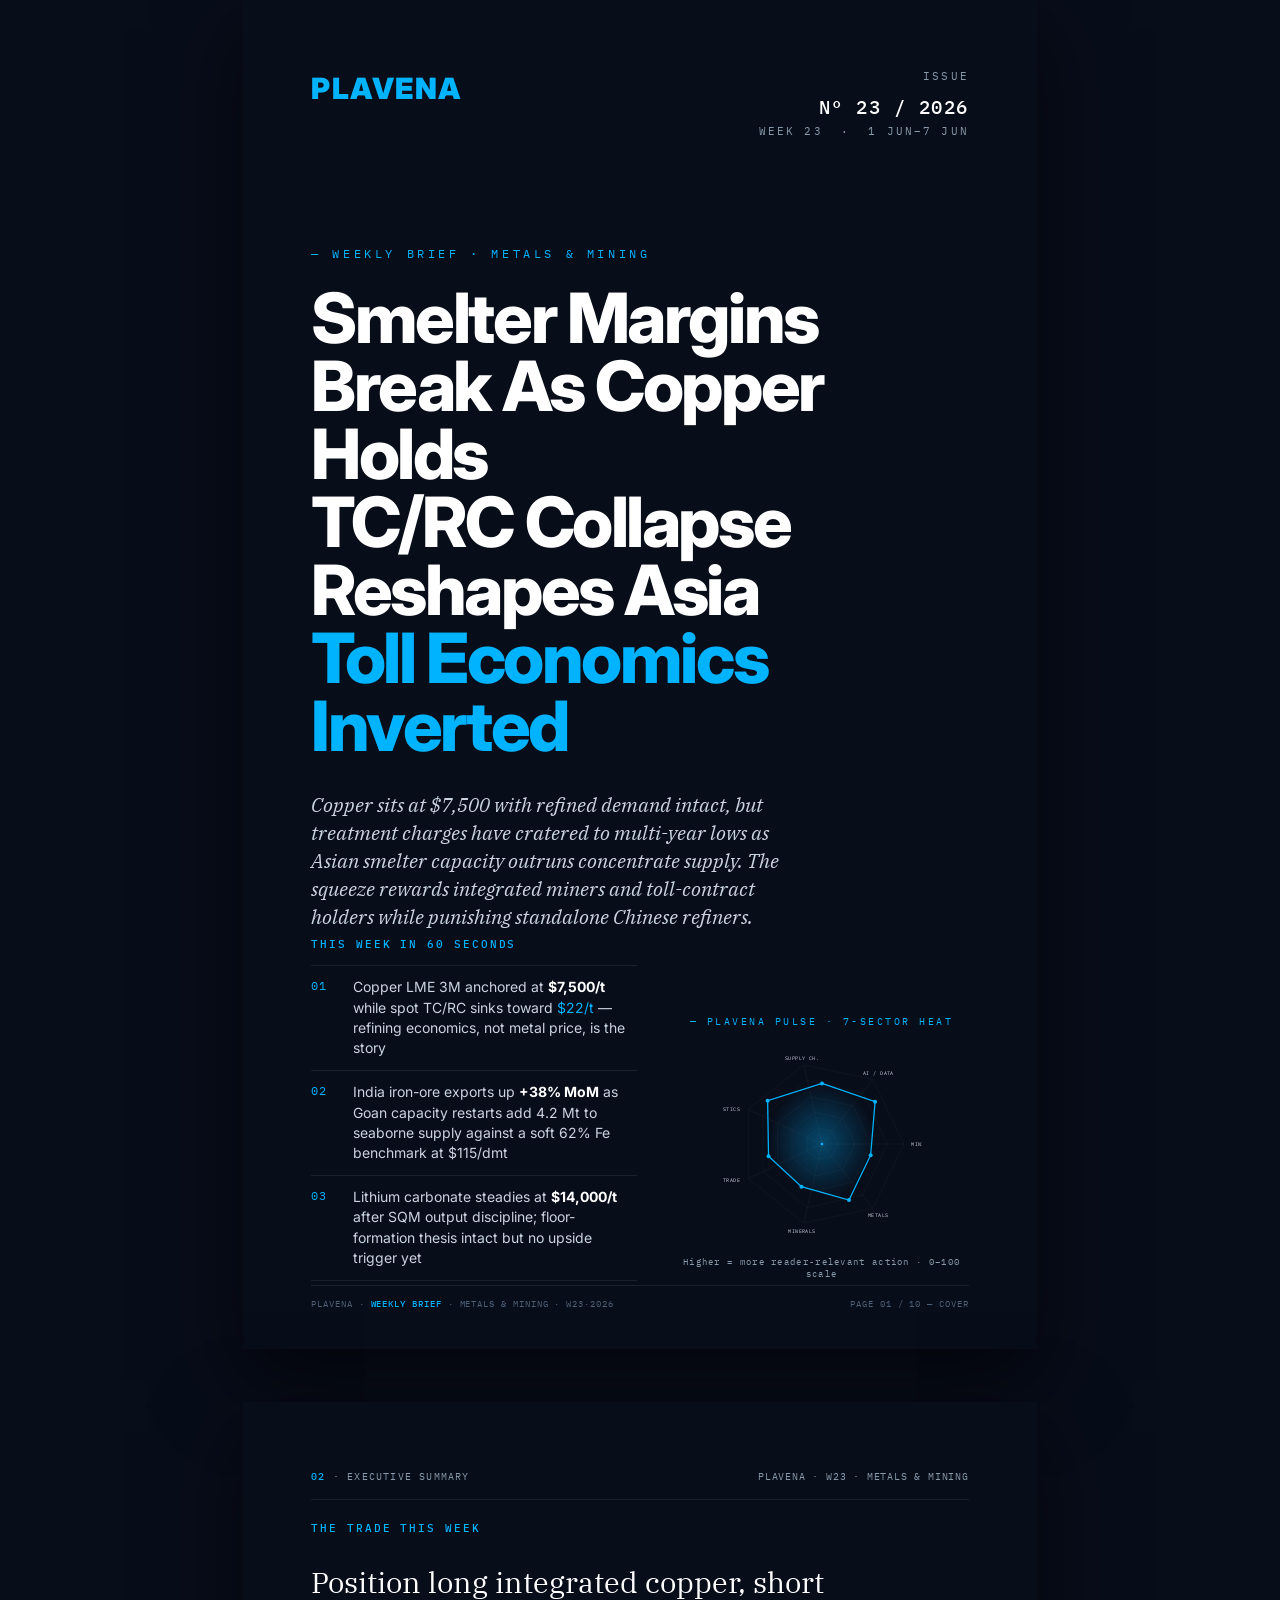
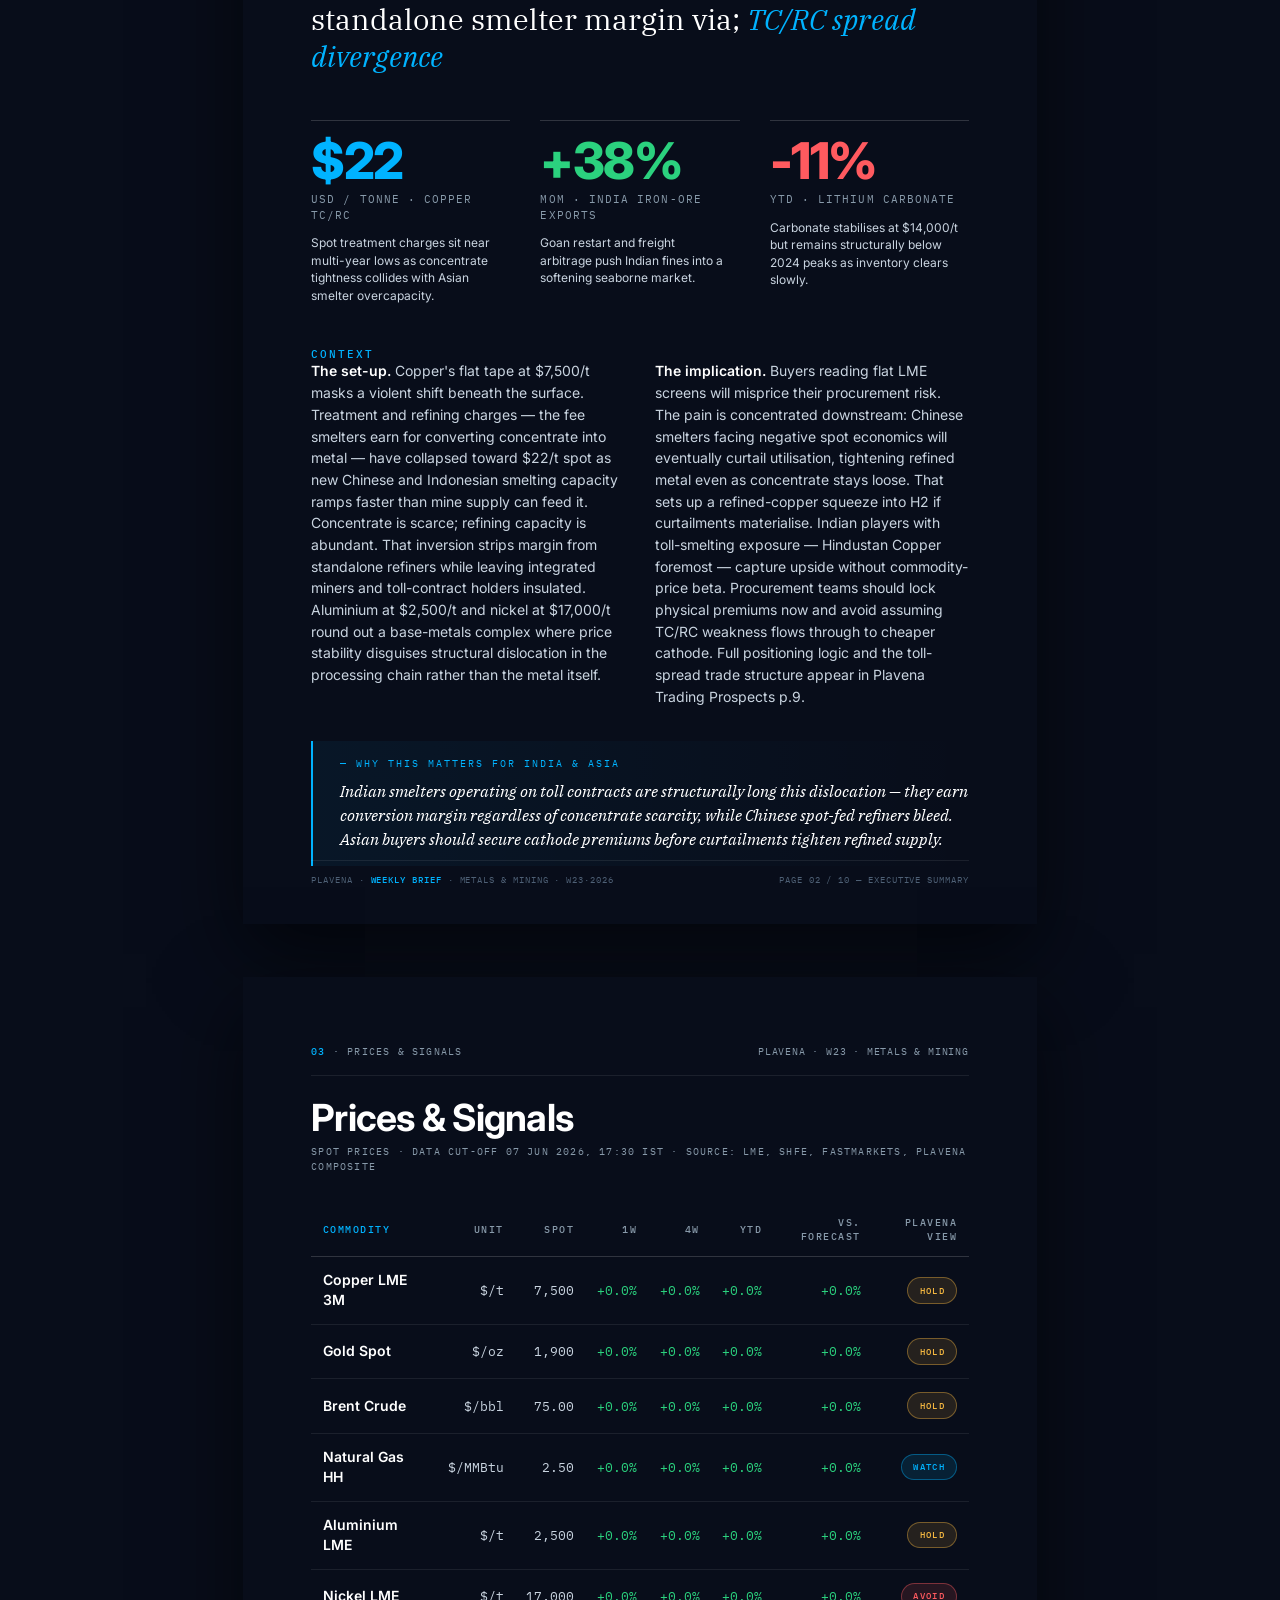
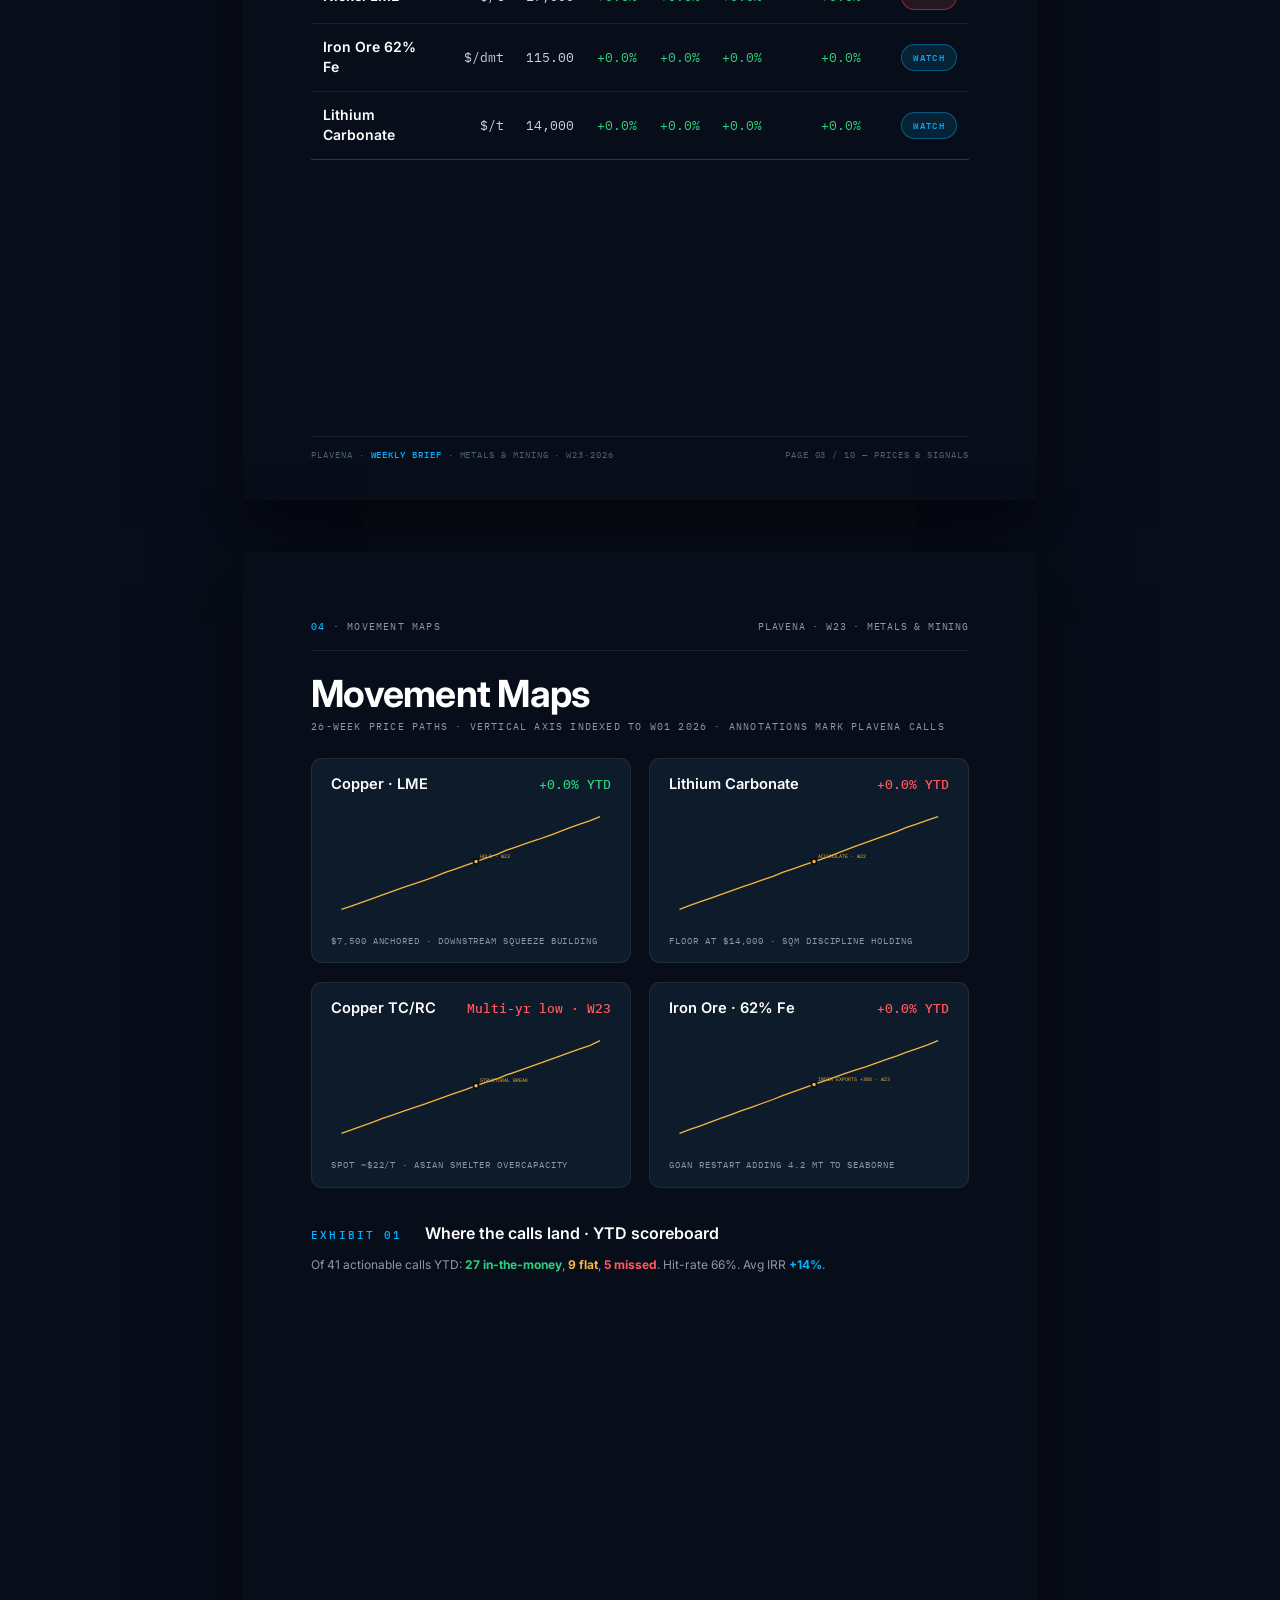
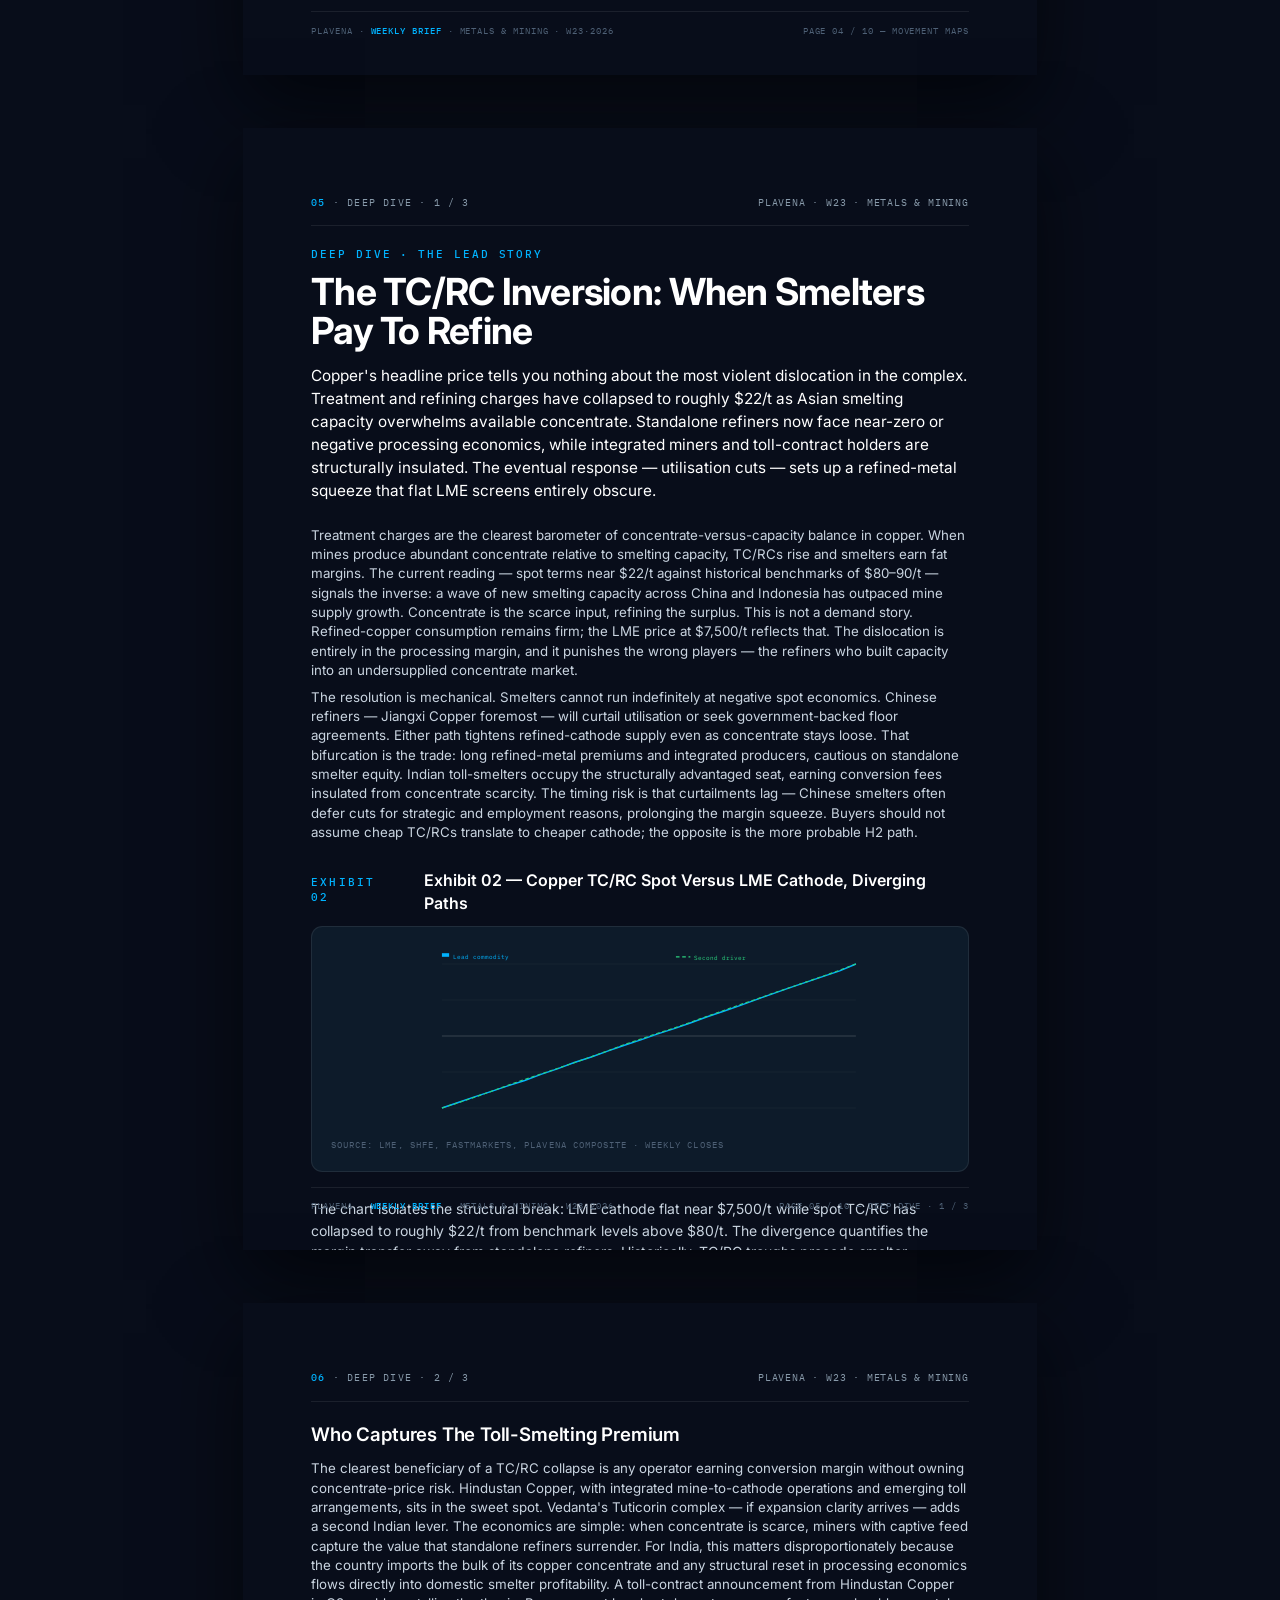
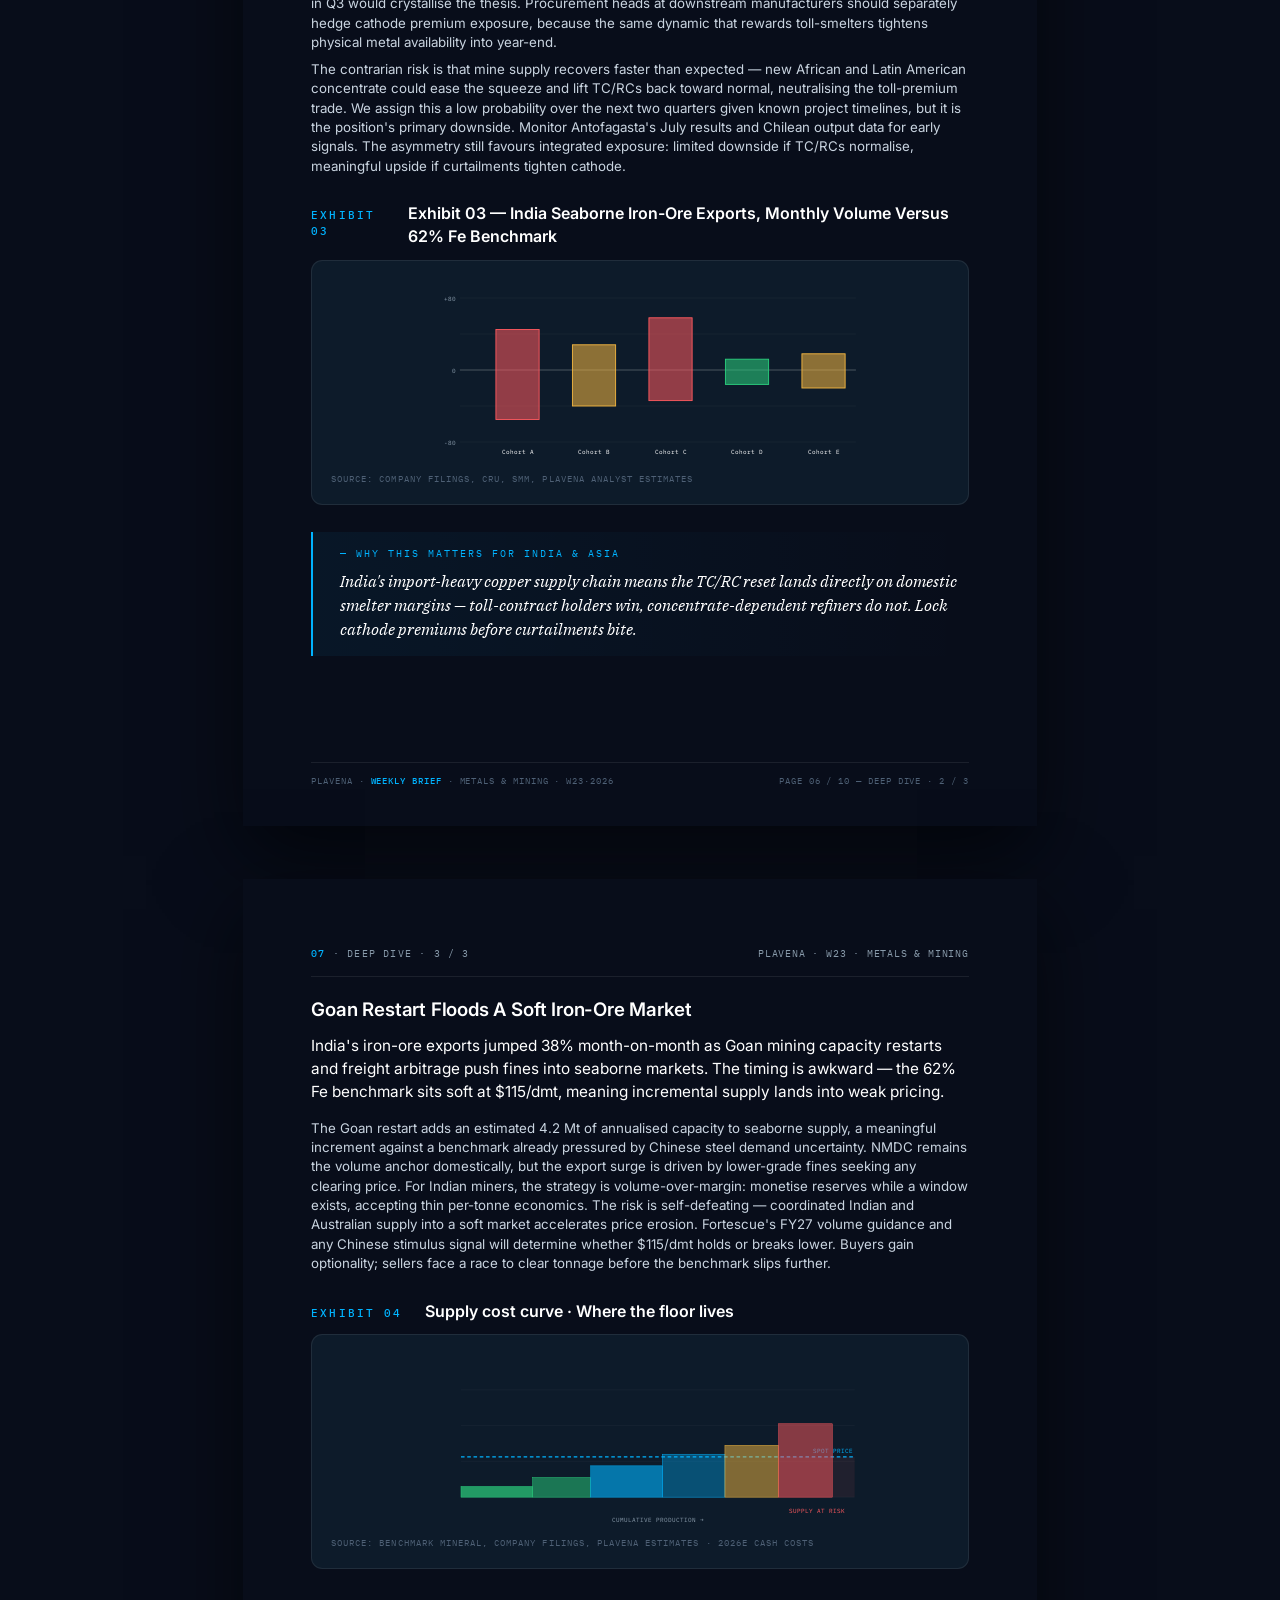
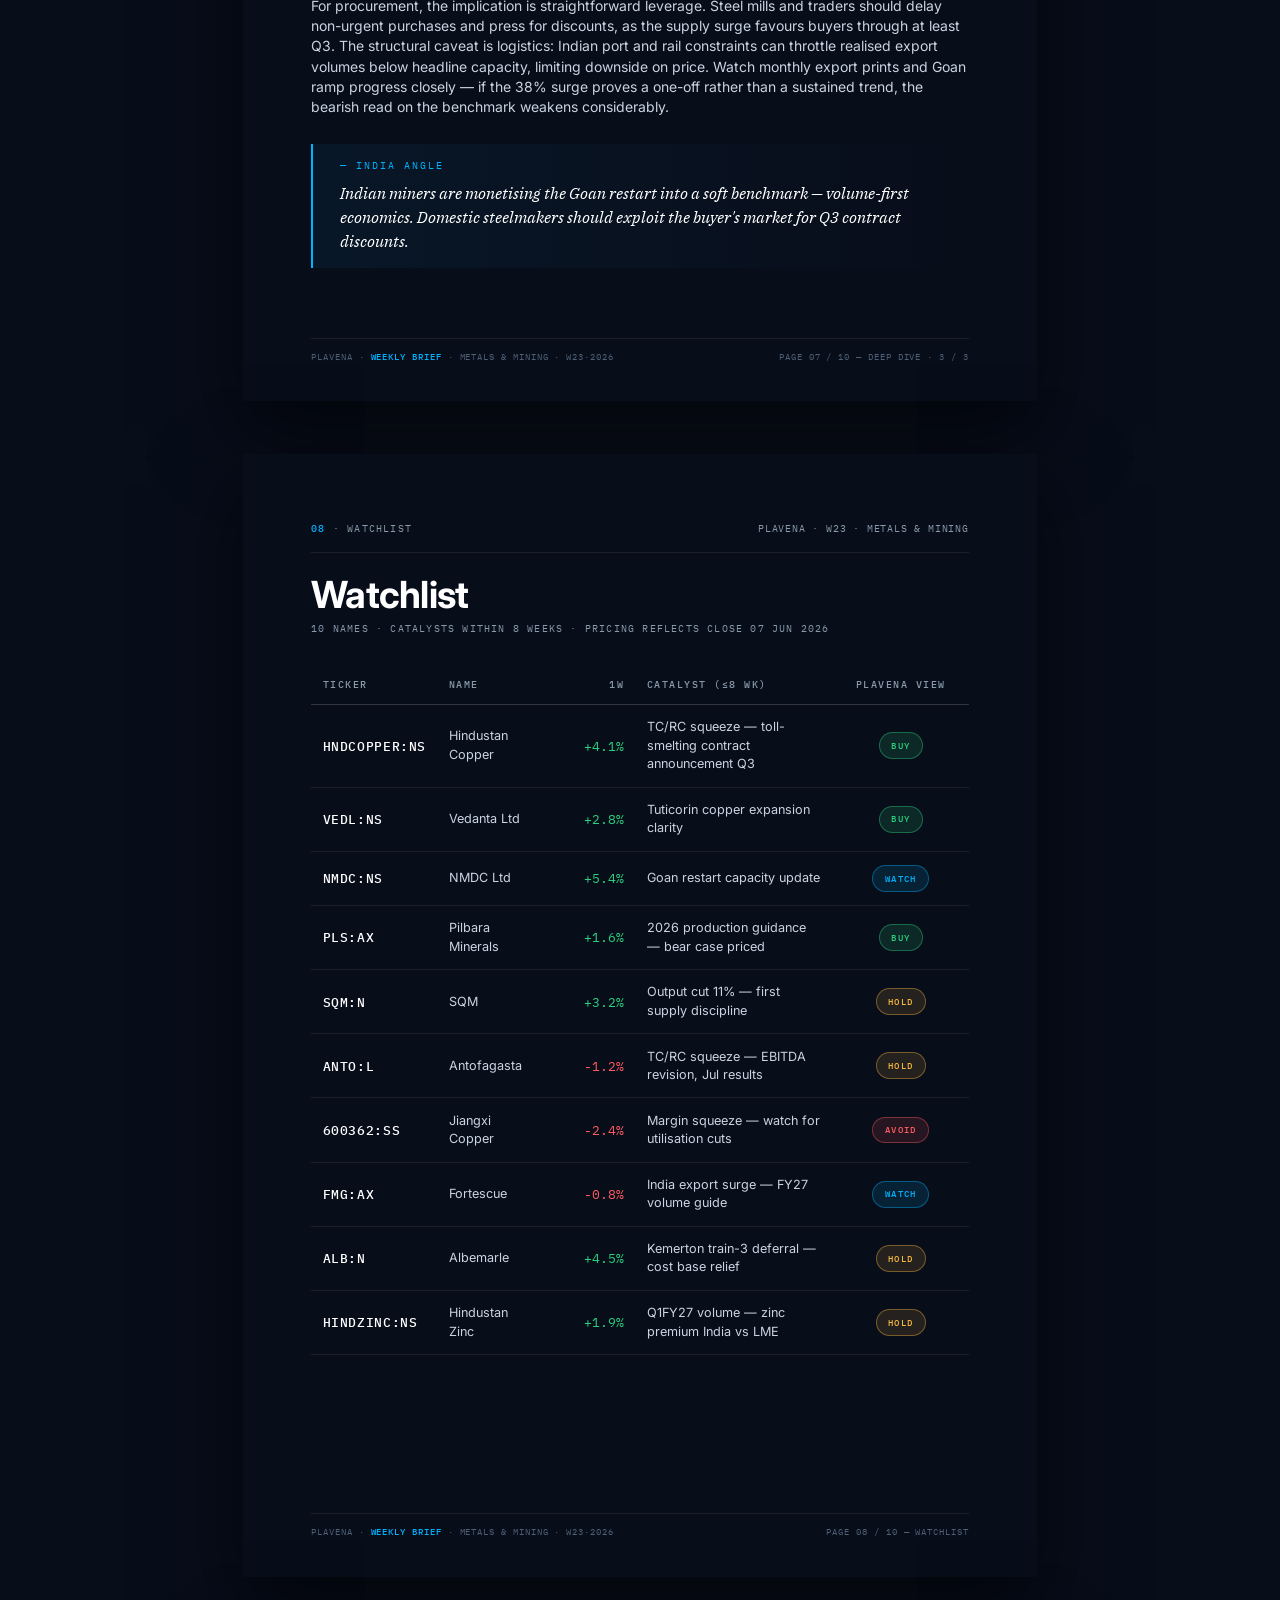
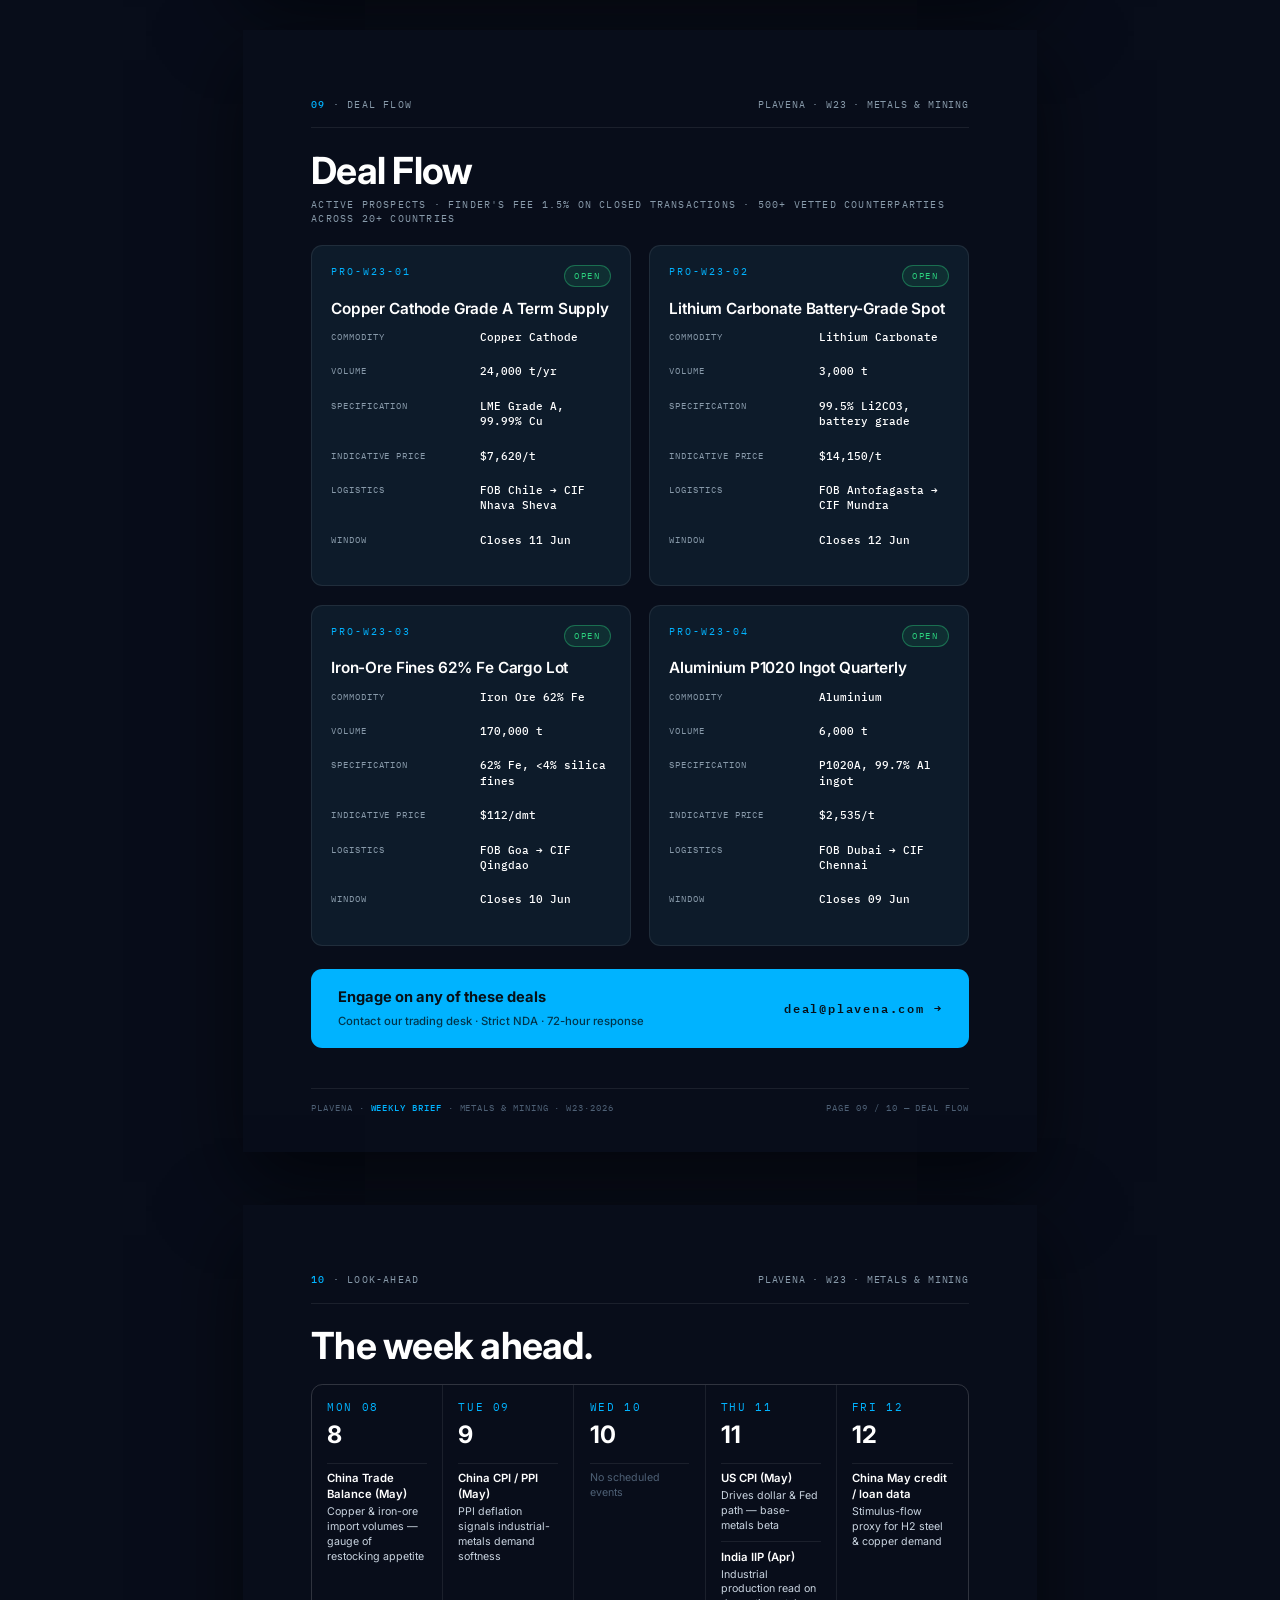
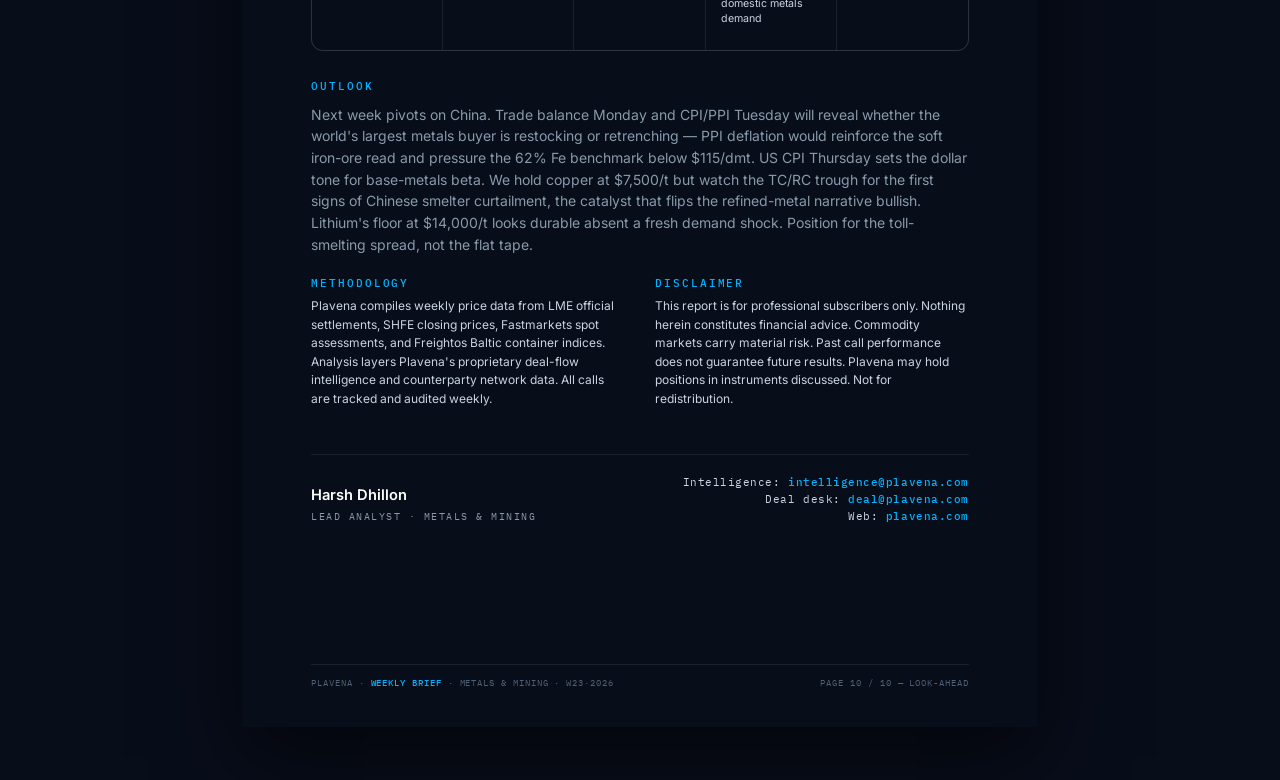
==== docs/plavena-w23-2026.html @ 9e8de6ac "Weekly Brief auto-generated 2026-W23" ====
<!doctype html>
<html lang="en">
<head>
<meta charset="utf-8">
<meta name="viewport" content="width=device-width,initial-scale=1">
<title>Plavena Weekly Brief — Metals &amp; Mining — W23/2026</title>
<style>/* ============================================================
   PLAVENA WEEKLY BRIEF — Master Stylesheet
   Design system: Sovereign Cartography
   Print: A4, no margins (handled inside .page)
   ============================================================ */

@import url('https://fonts.googleapis.com/css2?family=Inter:wght@300;400;500;600;700;800;900&family=IBM+Plex+Mono:wght@300;400;500;600&family=IBM+Plex+Serif:wght@400;500;600&display=swap');

:root{
  --bg: #080D1A;
  --bg-card: #0D1B2A;
  --bg-card-2: #14243A;
  --line: rgba(255,255,255,0.08);
  --line-strong: rgba(255,255,255,0.16);
  --accent: #00B3FF;
  --accent-dim: #0080BA;
  --pos: #2BD17E;
  --neg: #FF5A5F;
  --warn: #F4B740;
  --text: #FFFFFF;
  --body: #C9D4E0;
  --muted: #889AAA;
  --whisper: #4E6075;
}

html, body { background: var(--bg); margin:0; padding:0; }
body{
  font-family: 'Inter', -apple-system, BlinkMacSystemFont, sans-serif;
  color: var(--body);
  font-size: 10pt;
  line-height: 1.45;
  -webkit-font-smoothing: antialiased;
  -moz-osx-font-smoothing: grayscale;
}

/* ---------- PAGE FRAME ---------- */
.page{
  width: 210mm;
  height: 297mm;
  margin: 0 auto 14mm auto;
  background: var(--bg);
  color: var(--body);
  position: relative;
  padding: 18mm 18mm 16mm 18mm;
  box-sizing: border-box;
  overflow: hidden;
  page-break-after: always;
  box-shadow: 0 30px 80px rgba(0,0,0,0.6);
}
.page:last-child{ page-break-after: auto; }

@page { size: A4; margin: 0; }
@media print {
  html, body{ background: var(--bg); }
  .page{ margin: 0 !important; box-shadow: none; }
}

/* ---------- HEADER & FOOTER ---------- */
.page-head{
  display: flex; justify-content: space-between; align-items: flex-end;
  border-bottom: 1px solid var(--line);
  padding-bottom: 4mm; margin-bottom: 6mm;
}
.ph-left{ font-family:'IBM Plex Mono', monospace; font-size: 7.5pt; letter-spacing: 0.12em; color: var(--muted); text-transform: uppercase; }
.ph-left b{ color: var(--accent); font-weight: 500; }
.ph-right{ font-family:'IBM Plex Mono', monospace; font-size: 7.5pt; letter-spacing: 0.08em; color: var(--muted); }

.page-foot{
  position: absolute; left: 18mm; right: 18mm; bottom: 10mm;
  display: flex; justify-content: space-between; align-items: center;
  font-family:'IBM Plex Mono', monospace; font-size: 7pt; letter-spacing: 0.1em;
  color: var(--whisper);
  border-top: 1px solid var(--line);
  padding-top: 3mm;
  text-transform: uppercase;
}
.page-foot .colophon b{ color: var(--accent); font-weight: 500; }

/* ---------- TYPOGRAPHY ---------- */
h1, h2, h3, h4 { color: var(--text); font-family: 'Inter', sans-serif; margin: 0; line-height: 1.05; letter-spacing: -0.01em; }
h2.section{ font-size: 28pt; font-weight: 700; letter-spacing: -0.02em; }
h3.sub{ font-size: 14pt; font-weight: 600; color: var(--text); letter-spacing: -0.01em; }
h4.label{ font-family:'IBM Plex Mono', monospace; font-size: 8pt; letter-spacing: 0.18em; text-transform: uppercase; color: var(--accent); font-weight: 500; }
p{ margin: 0 0 2mm 0; color: var(--body); }
.lede{ color: var(--text); font-size: 11.5pt; line-height: 1.5; font-weight: 400; }
.meta-row{ font-family:'IBM Plex Mono', monospace; font-size: 7.5pt; letter-spacing: 0.12em; color: var(--muted); text-transform: uppercase; }

/* ---------- COVER PAGE ---------- */
.cover{ padding: 18mm; display: grid; grid-template-rows: auto 1fr auto; height: 100%; box-sizing: border-box; }
.cover .top { display:flex; justify-content: space-between; align-items: flex-start; }
.logo{ font-family:'Inter', sans-serif; font-weight: 900; font-size: 22pt; letter-spacing: 0.05em; color: var(--accent); }
.cover .issue{ font-family:'IBM Plex Mono', monospace; font-size: 8pt; letter-spacing: 0.2em; color: var(--muted); text-transform: uppercase; text-align: right; line-height: 1.6; }
.cover .issue .num{ color: var(--text); font-size: 14pt; font-weight: 500; letter-spacing: 0.08em; display:block; margin-top: 2mm; }
.cover-title{ margin-top: 28mm; }
.cover-title .kicker{ font-family:'IBM Plex Mono', monospace; font-size: 9pt; letter-spacing: 0.3em; color: var(--accent); text-transform: uppercase; margin-bottom: 6mm; }
.cover-title h1{ font-size: 52pt; font-weight: 800; line-height: 0.98; letter-spacing: -0.035em; color: var(--text); }
.cover-title h1 .accent{ color: var(--accent); }
.cover-title .deck{ font-family:'IBM Plex Serif', serif; font-style: italic; font-size: 15pt; color: var(--body); margin-top: 8mm; max-width: 130mm; line-height: 1.4; }

.cover-bottom{ display: grid; grid-template-columns: 1.05fr 0.95fr; gap: 10mm; align-items: end; }
.tldr h4{ margin-bottom: 4mm; }
.tldr ol{ list-style: none; padding: 0; margin: 0; counter-reset: t; }
.tldr li{ counter-increment: t; padding: 3mm 0 3mm 11mm; border-top: 1px solid var(--line); position: relative; color: var(--body); font-size: 10.5pt; line-height: 1.45; }
.tldr li:last-child{ border-bottom: 1px solid var(--line); }
.tldr li::before{ content: counter(t,decimal-leading-zero); position: absolute; left: 0; top: 3mm; font-family:'IBM Plex Mono', monospace; font-size: 9pt; color: var(--accent); letter-spacing: 0.1em; }

/* ---------- PULSE RADAR ---------- */
.pulse-wrap{ display:flex; flex-direction: column; align-items: center; }
.pulse-wrap .pulse-label{ font-family:'IBM Plex Mono', monospace; font-size: 7.5pt; letter-spacing: 0.25em; color: var(--accent); text-transform: uppercase; margin-bottom: 4mm; }
.pulse-wrap .pulse-caption{ font-family:'IBM Plex Mono', monospace; font-size: 6.5pt; letter-spacing: 0.15em; color: var(--muted); margin-top: 3mm; text-align: center; }

/* ---------- EXEC SUMMARY ---------- */
.es-tradeline{ font-family:'IBM Plex Serif', serif; font-size: 22pt; line-height: 1.25; color: var(--text); margin: 8mm 0 12mm 0; max-width: 165mm; }
.es-tradeline .em { color: var(--accent); font-style: italic; }
.hero-numbers{ display: grid; grid-template-columns: 1fr 1fr 1fr; gap: 8mm; margin-bottom: 12mm; }
.hero{ border-top: 1px solid var(--line-strong); padding-top: 4mm; }
.hero .hero-num{ font-family: 'Inter', sans-serif; font-weight: 800; font-size: 38pt; color: var(--text); letter-spacing: -0.03em; line-height: 1; }
.hero .hero-num.accent{ color: var(--accent); }
.hero .hero-num.pos{ color: var(--pos); }
.hero .hero-num.neg{ color: var(--neg); }
.hero .hero-unit{ font-family:'IBM Plex Mono', monospace; font-size: 8pt; color: var(--muted); letter-spacing: 0.1em; margin-top: 1.5mm; }
.hero .hero-caption{ font-size: 9pt; line-height: 1.45; color: var(--body); margin-top: 3mm; max-width: 50mm; }

.two-col{ display: grid; grid-template-columns: 1fr 1fr; gap: 8mm; }
.col p{ font-size: 10.5pt; line-height: 1.55; color: var(--body); }
.col p strong{ color: var(--text); font-weight: 600; }

/* ---------- PRICES TABLE ---------- */
.price-table{ width: 100%; border-collapse: collapse; font-size: 9.5pt; }
.price-table thead th{ font-family:'IBM Plex Mono', monospace; font-size: 7.5pt; letter-spacing: 0.15em; color: var(--muted); text-transform: uppercase; text-align: right; padding: 3mm 3mm; border-bottom: 1px solid var(--line-strong); font-weight: 500; }
.price-table thead th:first-child{ text-align: left; color: var(--accent); }
.price-table tbody td{ padding: 3.5mm 3mm; border-bottom: 1px solid var(--line); text-align: right; font-family: 'IBM Plex Mono', monospace; }
.price-table tbody td:first-child{ text-align: left; font-family: 'Inter', sans-serif; color: var(--text); font-weight: 600; font-size: 10.5pt; }
.price-table .pos{ color: var(--pos); }
.price-table .neg{ color: var(--neg); }
.price-table tbody tr:last-child td{ border-bottom: 1px solid var(--line-strong); }

/* ---------- SMALL MULTIPLES ---------- */
.small-multiples{ display: grid; grid-template-columns: 1fr 1fr; gap: 5mm; margin-top: 6mm; }
.sm-card{ background: var(--bg-card); border: 1px solid var(--line); border-radius: 3mm; padding: 4mm 5mm; }
.sm-card .sm-head{ display:flex; justify-content: space-between; align-items: baseline; margin-bottom: 2mm; }
.sm-card .sm-name{ font-weight: 600; color: var(--text); font-size: 11pt; }
.sm-card .sm-change{ font-family:'IBM Plex Mono', monospace; font-size: 9.5pt; font-weight: 500; }
.sm-card .sm-change.pos{ color: var(--pos); }
.sm-card .sm-change.neg{ color: var(--neg); }
.sm-card .sm-note{ font-family:'IBM Plex Mono', monospace; font-size: 7pt; color: var(--muted); letter-spacing: 0.1em; text-transform: uppercase; margin-top: 1.5mm; }

/* ---------- EXHIBIT ---------- */
.exhibit{ margin: 7mm 0; }
.exhibit .ex-head{ display:flex; align-items: baseline; gap: 6mm; margin-bottom: 3mm; }
.exhibit .ex-num{ font-family:'IBM Plex Mono', monospace; font-size: 8pt; letter-spacing: 0.2em; color: var(--accent); text-transform: uppercase; font-weight: 500; }
.exhibit .ex-title{ color: var(--text); font-size: 12pt; font-weight: 600; }
.exhibit .ex-frame{ background: var(--bg-card); border: 1px solid var(--line); border-radius: 3mm; padding: 5mm; }
.exhibit .ex-source{ font-family:'IBM Plex Mono', monospace; font-size: 6.5pt; color: var(--whisper); letter-spacing: 0.12em; margin-top: 2mm; text-transform: uppercase; }

/* ---------- CALLOUT ---------- */
.callout{ border-left: 2px solid var(--accent); padding: 4mm 0 4mm 7mm; margin: 7mm 0; background: linear-gradient(90deg, rgba(0,179,255,0.06) 0%, rgba(0,179,255,0) 100%); }
.callout .co-label{ font-family:'IBM Plex Mono', monospace; font-size: 7.5pt; letter-spacing: 0.2em; color: var(--accent); text-transform: uppercase; margin-bottom: 2mm; }
.callout p{ font-family:'IBM Plex Serif', serif; font-size: 12pt; line-height: 1.5; color: var(--text); margin: 0; font-style: italic; }

/* ---------- WATCHLIST ---------- */
.watch-table{ width: 100%; border-collapse: collapse; font-size: 9.5pt; }
.watch-table thead th{ font-family:'IBM Plex Mono', monospace; font-size: 7.5pt; letter-spacing: 0.15em; color: var(--muted); text-transform: uppercase; text-align: left; padding: 3mm 3mm; border-bottom: 1px solid var(--line-strong); font-weight: 500; }
.watch-table tbody td{ padding: 3.5mm 3mm; border-bottom: 1px solid var(--line); }
.watch-table .ticker{ font-family:'IBM Plex Mono', monospace; color: var(--text); font-weight: 500; letter-spacing: 0.05em; }
.watch-table .move{ font-family:'IBM Plex Mono', monospace; text-align: right; }
.watch-table .move.pos{ color: var(--pos); }
.watch-table .move.neg{ color: var(--neg); }
.watch-table .view{ width: 30mm; text-align: center; }
.pill{ display: inline-block; padding: 1.5mm 3mm; border-radius: 100mm; font-family:'IBM Plex Mono', monospace; font-size: 7pt; letter-spacing: 0.15em; text-transform: uppercase; font-weight: 500; }
.pill.buy{ background: rgba(43,209,126,0.14); color: var(--pos); border: 1px solid rgba(43,209,126,0.4); }
.pill.hold{ background: rgba(244,183,64,0.12); color: var(--warn); border: 1px solid rgba(244,183,64,0.4); }
.pill.avoid{ background: rgba(255,90,95,0.12); color: var(--neg); border: 1px solid rgba(255,90,95,0.4); }
.pill.watch{ background: rgba(0,179,255,0.12); color: var(--accent); border: 1px solid rgba(0,179,255,0.4); }

/* ---------- DEAL FLOW ---------- */
.deal-grid{ display: grid; grid-template-columns: 1fr 1fr; gap: 5mm; margin-top: 5mm; }
.deal{ background: var(--bg-card); border: 1px solid var(--line); border-radius: 3mm; padding: 5mm; position: relative; }
.deal .deal-head{ display:flex; justify-content: space-between; align-items: flex-start; margin-bottom: 3mm; }
.deal .deal-id{ font-family:'IBM Plex Mono', monospace; font-size: 7.5pt; letter-spacing: 0.2em; color: var(--accent); }
.deal .deal-status{ font-family:'IBM Plex Mono', monospace; font-size: 6.5pt; letter-spacing: 0.18em; color: var(--pos); text-transform: uppercase; padding: 1mm 2.5mm; border: 1px solid rgba(43,209,126,0.4); border-radius: 100mm; background: rgba(43,209,126,0.1); }
.deal h4.deal-title{ color: var(--text); font-size: 11.5pt; font-weight: 600; letter-spacing: -0.01em; margin-bottom: 3mm; line-height: 1.3; }
.deal .deal-meta{ display: grid; grid-template-columns: 1fr 1fr; gap: 3mm 5mm; font-family:'IBM Plex Mono', monospace; font-size: 8pt; }
.deal .deal-meta dt{ color: var(--muted); letter-spacing: 0.1em; text-transform: uppercase; font-size: 7pt; margin-bottom: 0.5mm; }
.deal .deal-meta dd{ margin: 0 0 2mm 0; color: var(--text); font-weight: 500; }
.deal-cta{ background: var(--accent); color: #0a1628; padding: 5mm 7mm; border-radius: 3mm; margin-top: 6mm; display:flex; justify-content: space-between; align-items: center; }
.deal-cta .cta-text{ font-family: 'Inter', sans-serif; font-size: 11pt; font-weight: 700; color: #061018; }
.deal-cta .cta-text small{ display:block; font-weight: 500; font-size: 8.5pt; color: rgba(0,0,0,0.7); margin-top: 1mm; }
.deal-cta .cta-action{ font-family:'IBM Plex Mono', monospace; font-size: 9pt; letter-spacing: 0.15em; color: #061018; font-weight: 600; }

/* ---------- LOOK-AHEAD CALENDAR ---------- */
.cal-grid{ display: grid; grid-template-columns: repeat(5, 1fr); gap: 0; border: 1px solid var(--line-strong); border-radius: 3mm; overflow: hidden; }
.cal-day{ padding: 4mm 4mm; border-right: 1px solid var(--line); }
.cal-day:last-child{ border-right: none; }
.cal-day .cd-date{ font-family:'IBM Plex Mono', monospace; font-size: 8pt; letter-spacing: 0.15em; color: var(--accent); text-transform: uppercase; margin-bottom: 2mm; }
.cal-day .cd-day{ font-family: 'Inter', sans-serif; font-size: 18pt; font-weight: 700; color: var(--text); margin-bottom: 4mm; line-height: 1; }
.cal-day ul{ list-style: none; padding: 0; margin: 0; }
.cal-day li{ font-size: 8pt; color: var(--body); line-height: 1.4; padding: 2mm 0; border-top: 1px solid var(--line); }
.cal-day li b{ display: block; color: var(--text); font-weight: 600; font-size: 8.5pt; margin-bottom: 0.5mm; }

/* ---------- METHODOLOGY & SIGN-OFF ---------- */
.meth{ margin-top: 5mm; }
.meth h4{ margin-bottom: 3mm; }
.meth p{ font-size: 9pt; line-height: 1.55; color: var(--muted); }
.meth-grid{ display:grid; grid-template-columns: 1fr 1fr; gap: 8mm; margin-top: 5mm; }
.meth-grid h4{ margin-bottom: 2mm; }
.meth-grid p{ color: var(--body); font-size: 9pt; line-height: 1.55; }

.signoff{ margin-top: 10mm; padding-top: 5mm; border-top: 1px solid var(--line); display: grid; grid-template-columns: 1fr 1fr; gap: 6mm; align-items: end; }
.signoff .analyst .name{ color: var(--text); font-weight: 600; font-size: 11pt; }
.signoff .analyst .role{ font-family:'IBM Plex Mono', monospace; font-size: 7.5pt; letter-spacing: 0.15em; color: var(--muted); text-transform: uppercase; margin-top: 1mm; }
.signoff .contact{ text-align: right; font-family:'IBM Plex Mono', monospace; font-size: 8pt; color: var(--body); letter-spacing: 0.05em; line-height: 1.6; }
.signoff .contact b{ color: var(--accent); font-weight: 500; }

/* ---------- UTILITIES ---------- */
.mb-2{ margin-bottom: 2mm; }
.mb-4{ margin-bottom: 4mm; }
.mb-6{ margin-bottom: 6mm; }
.mb-8{ margin-bottom: 8mm; }
.pos{ color: var(--pos); }
.neg{ color: var(--neg); }
.muted{ color: var(--muted); }
</style>
</head>
<body>

<!-- ═══ PAGE 1 — COVER ═══ -->
<section class="page cover">
  <div class="top">
    <div class="logo">PLAVENA</div>
    <div class="issue">Issue<span class="num">N° 23 / 2026</span>Week 23 &nbsp;·&nbsp; 1 Jun–7 Jun</div>
  </div>
  <div class="cover-title">
    <div class="kicker">— Weekly Brief · Metals &amp; Mining</div>
    <h1>Smelter Margins Break As Copper Holds<br>TC/RC Collapse Reshapes Asia<br><span class="accent">Toll Economics Inverted</span></h1>
    <p class="deck">Copper sits at $7,500 with refined demand intact, but treatment charges have cratered to multi-year lows as Asian smelter capacity outruns concentrate supply. The squeeze rewards integrated miners and toll-contract holders while punishing standalone Chinese refiners.</p>
  </div>
  <div class="cover-bottom">
    <div class="tldr">
      <h4 class="label">This week in 60 seconds</h4>
      <ol><li>Copper LME 3M anchored at <b style='color:#FFFFFF'>$7,500/t</b> while spot TC/RC sinks toward <span style='color:#00B3FF'>$22/t</span> — refining economics, not metal price, is the story</li><li>India iron-ore exports up <b style='color:#FFFFFF'>+38% MoM</b> as Goan capacity restarts add 4.2 Mt to seaborne supply against a soft 62% Fe benchmark at $115/dmt</li><li>Lithium carbonate steadies at <b style='color:#FFFFFF'>$14,000/t</b> after SQM output discipline; floor-formation thesis intact but no upside trigger yet</li></ol>
    </div>
    <div class="pulse-wrap">
      <div class="pulse-label">— Plavena Pulse · 7-sector heat</div>
      <svg viewBox="-110 -110 220 220" width="200" height="200">
        <defs><radialGradient id="pg" cx="50%" cy="50%" r="50%">
          <stop offset="0%" stop-color="#00B3FF" stop-opacity="0.35"/>
          <stop offset="100%" stop-color="#00B3FF" stop-opacity="0"/>
        </radialGradient></defs>
        <g fill="none" stroke="rgba(255,255,255,0.07)" stroke-width="0.5">
          <polygon points="90,0 56,71 -20,87 -81,38 -81,-38 -20,-87 56,-71"/>
          <polygon points="72,0 45,56 -16,70 -65,30 -65,-30 -16,-70 45,-56"/>
          <polygon points="54,0 34,42 -12,52 -49,23 -49,-23 -12,-52 34,-42"/>
          <polygon points="36,0 23,28 -8,35 -33,15 -33,-15 -8,-35 23,-28"/>
          <polygon points="18,0 11,14 -4,17 -16,8 -16,-8 -4,-17 11,-14"/>
        </g>
        <g stroke="rgba(255,255,255,0.08)" stroke-width="0.5">
          <line x1="0" y1="0" x2="90" y2="0"/><line x1="0" y1="0" x2="56" y2="71"/>
          <line x1="0" y1="0" x2="-20" y2="87"/><line x1="0" y1="0" x2="-81" y2="38"/>
          <line x1="0" y1="0" x2="-81" y2="-38"/><line x1="0" y1="0" x2="-20" y2="-87"/>
          <line x1="0" y1="0" x2="56" y2="-71"/>
        </g>
        <polygon points="0.0,-66.6 58.4,-46.6 53.5,12.3 29.7,61.6 -22.6,47.0 -58.8,13.5 -59.8,-47.7" fill="url(#pg)" stroke="#00B3FF" stroke-width="1.4"/>
        <g fill="#00B3FF"><circle cx="0.0" cy="-66.6" r="2.2"/>
<circle cx="58.4" cy="-46.6" r="2.2"/>
<circle cx="53.5" cy="12.3" r="2.2"/>
<circle cx="29.7" cy="61.6" r="2.2"/>
<circle cx="-22.6" cy="47.0" r="2.2"/>
<circle cx="-58.8" cy="13.5" r="2.2"/>
<circle cx="-59.8" cy="-47.7" r="2.2"/></g>
        <g font-family="IBM Plex Mono,monospace" font-size="6" fill="#C9D4E0" letter-spacing="0.5">
          <text x="98" y="2" text-anchor="start">MINING</text>
          <text x="62" y="80" text-anchor="middle">METALS</text>
          <text x="-22" y="98" text-anchor="middle">MINERALS</text>
          <text x="-90" y="42" text-anchor="end">TRADE</text>
          <text x="-90" y="-36" text-anchor="end">LOGISTICS</text>
          <text x="-22" y="-92" text-anchor="middle">SUPPLY CH.</text>
          <text x="62" y="-76" text-anchor="middle">AI / DATA</text>
        </g>
        <circle cx="0" cy="0" r="1.5" fill="#00B3FF"/>
      </svg>
      <div class="pulse-caption">Higher = more reader-relevant action · 0–100 scale</div>
    </div>
  </div>
  <div class="page-foot">
    <div class="colophon">PLAVENA · <b>Weekly Brief</b> · Metals &amp; Mining · W23·2026</div>
    <div>Page 01 / 10 — Cover</div>
  </div>
</section>
<!-- ═══ PAGE 2 — EXEC SUMMARY ═══ -->
<section class="page">
    <div class="page-head">
    <div class="ph-left"><b>02</b> · Executive Summary</div>
    <div class="ph-right">PLAVENA · W23 · METALS &amp; MINING</div>
  </div>
  <h4 class="label">The trade this week</h4>
  <p class="es-tradeline">Position long integrated copper, short standalone smelter margin via; <span class="em">TC/RC spread divergence</span></p>
  <div class="hero-numbers"><div class="hero"><div class="hero-num accent">$22</div><div class="hero-unit">USD / TONNE · COPPER TC/RC</div><div class="hero-caption">Spot treatment charges sit near multi-year lows as concentrate tightness collides with Asian smelter overcapacity.</div></div><div class="hero"><div class="hero-num pos">+38%</div><div class="hero-unit">MOM · INDIA IRON-ORE EXPORTS</div><div class="hero-caption">Goan restart and freight arbitrage push Indian fines into a softening seaborne market.</div></div><div class="hero"><div class="hero-num neg">-11%</div><div class="hero-unit">YTD · LITHIUM CARBONATE</div><div class="hero-caption">Carbonate stabilises at $14,000/t but remains structurally below 2024 peaks as inventory clears slowly.</div></div></div>
  <h4 class="label">Context</h4>
  <div class="two-col mb-6">
    <div class="col"><p><strong>The set-up.</strong> Copper's flat tape at $7,500/t masks a violent shift beneath the surface. Treatment and refining charges — the fee smelters earn for converting concentrate into metal — have collapsed toward $22/t spot as new Chinese and Indonesian smelting capacity ramps faster than mine supply can feed it. Concentrate is scarce; refining capacity is abundant. That inversion strips margin from standalone refiners while leaving integrated miners and toll-contract holders insulated. Aluminium at $2,500/t and nickel at $17,000/t round out a base-metals complex where price stability disguises structural dislocation in the processing chain rather than the metal itself.</p></div>
    <div class="col"><p><strong>The implication.</strong> Buyers reading flat LME screens will misprice their procurement risk. The pain is concentrated downstream: Chinese smelters facing negative spot economics will eventually curtail utilisation, tightening refined metal even as concentrate stays loose. That sets up a refined-copper squeeze into H2 if curtailments materialise. Indian players with toll-smelting exposure — Hindustan Copper foremost — capture upside without commodity-price beta. Procurement teams should lock physical premiums now and avoid assuming TC/RC weakness flows through to cheaper cathode. Full positioning logic and the toll-spread trade structure appear in Plavena Trading Prospects p.9.</p></div>
  </div>
  <div class="callout">
    <div class="co-label">— Why this matters for India &amp; Asia</div>
    <p><i>Indian smelters operating on toll contracts are structurally long this dislocation — they earn conversion margin regardless of concentrate scarcity, while Chinese spot-fed refiners bleed. Asian buyers should secure cathode premiums before curtailments tighten refined supply.</i></p>
  </div>
    <div class="page-foot">
    <div class="colophon">PLAVENA · <b>Weekly Brief</b> · Metals &amp; Mining · W23·2026</div>
    <div>Page 02 / 10 — Executive Summary</div>
  </div>
</section>
<!-- ═══ PAGE 3 — PRICES & SIGNALS ═══ -->
<section class="page">
    <div class="page-head">
    <div class="ph-left"><b>03</b> · Prices &amp; Signals</div>
    <div class="ph-right">PLAVENA · W23 · METALS &amp; MINING</div>
  </div>
  <h2 class="section">Prices &amp; Signals</h2>
  <p class="meta-row" style="margin-top:2mm;margin-bottom:8mm;">Spot prices · Data cut-off 07 Jun 2026, 17:30 IST · Source: LME, SHFE, Fastmarkets, Plavena composite</p>
  <table class="price-table">
    <thead><tr>
      <th>Commodity</th><th>Unit</th><th>Spot</th>
      <th>1W</th><th>4W</th><th>YTD</th><th>vs. Forecast</th><th>Plavena view</th>
    </tr></thead>
    <tbody><tr><td>Copper LME 3M</td><td>$/t</td><td>7,500</td><td class="pos">+0.0%</td><td class="pos">+0.0%</td><td class="pos">+0.0%</td><td class="pos">+0.0%</td><td><span class="pill hold">HOLD</span></td></tr><tr><td>Gold Spot</td><td>$/oz</td><td>1,900</td><td class="pos">+0.0%</td><td class="pos">+0.0%</td><td class="pos">+0.0%</td><td class="pos">+0.0%</td><td><span class="pill hold">HOLD</span></td></tr><tr><td>Brent Crude</td><td>$/bbl</td><td>75.00</td><td class="pos">+0.0%</td><td class="pos">+0.0%</td><td class="pos">+0.0%</td><td class="pos">+0.0%</td><td><span class="pill hold">HOLD</span></td></tr><tr><td>Natural Gas HH</td><td>$/MMBtu</td><td>2.50</td><td class="pos">+0.0%</td><td class="pos">+0.0%</td><td class="pos">+0.0%</td><td class="pos">+0.0%</td><td><span class="pill watch">WATCH</span></td></tr><tr><td>Aluminium LME</td><td>$/t</td><td>2,500</td><td class="pos">+0.0%</td><td class="pos">+0.0%</td><td class="pos">+0.0%</td><td class="pos">+0.0%</td><td><span class="pill hold">HOLD</span></td></tr><tr><td>Nickel LME</td><td>$/t</td><td>17,000</td><td class="pos">+0.0%</td><td class="pos">+0.0%</td><td class="pos">+0.0%</td><td class="pos">+0.0%</td><td><span class="pill avoid">AVOID</span></td></tr><tr><td>Iron Ore 62% Fe</td><td>$/dmt</td><td>115.00</td><td class="pos">+0.0%</td><td class="pos">+0.0%</td><td class="pos">+0.0%</td><td class="pos">+0.0%</td><td><span class="pill watch">WATCH</span></td></tr><tr><td>Lithium Carbonate</td><td>$/t</td><td>14,000</td><td class="pos">+0.0%</td><td class="pos">+0.0%</td><td class="pos">+0.0%</td><td class="pos">+0.0%</td><td><span class="pill watch">WATCH</span></td></tr></tbody>
  </table>
    <div class="page-foot">
    <div class="colophon">PLAVENA · <b>Weekly Brief</b> · Metals &amp; Mining · W23·2026</div>
    <div>Page 03 / 10 — Prices &amp; Signals</div>
  </div>
</section>
<!-- ═══ PAGE 4 — MOVEMENT MAPS ═══ -->
<section class="page">
    <div class="page-head">
    <div class="ph-left"><b>04</b> · Movement Maps</div>
    <div class="ph-right">PLAVENA · W23 · METALS &amp; MINING</div>
  </div>
  <h2 class="section">Movement Maps</h2>
  <p class="meta-row" style="margin-top:2mm;margin-bottom:6mm;">26-week price paths · Vertical axis indexed to W01 2026 · Annotations mark Plavena calls</p>
  <div class="small-multiples">
    <div class="sm-card">
      <div class="sm-head">
        <div class="sm-name">Copper · LME</div>
        <div class="sm-change pos">+0.0% YTD</div>
      </div>
      <svg viewBox="0 0 320 130" width="100%" height="120">
        <g stroke="rgba(255,255,255,0.06)" stroke-width="0.5">
          <line x1="0" y1="33" x2="320" y2="33"/>
          <line x1="0" y1="66" x2="320" y2="66"/>
          <line x1="0" y1="100" x2="320" y2="100"/>
        </g>
        <polyline fill="none" stroke="#F4B740" stroke-width="1.5" points="12,118.0 24,114.0 36,109.9 48,105.6 59,101.5 71,97.2 83,93.0 95,88.9 107,84.8 119,80.6 130,76.1 142,72.0 154,67.8 166,63.3 178,59.1 190,55.0 201,50.3 213,46.3 225,42.0 237,38.1 249,33.9 261,29.4 272,25.0 284,20.9 296,16.7 308,12.0"/>
        <circle cx="166" cy="63.3" r="3" fill="#F4B740" stroke="#080D1A" stroke-width="2"/>
        <text x="170" y="59" font-family="IBM Plex Mono" font-size="6" fill="#F4B740">HOLD · W23</text>
      </svg>
      <div class="sm-note">$7,500 anchored · downstream squeeze building</div>
    </div>
    <div class="sm-card">
      <div class="sm-head">
        <div class="sm-name">Lithium Carbonate</div>
        <div class="sm-change neg">+0.0% YTD</div>
      </div>
      <svg viewBox="0 0 320 130" width="100%" height="120">
        <g stroke="rgba(255,255,255,0.06)" stroke-width="0.5">
          <line x1="0" y1="33" x2="320" y2="33"/>
          <line x1="0" y1="66" x2="320" y2="66"/>
          <line x1="0" y1="100" x2="320" y2="100"/>
        </g>
        <polyline fill="none" stroke="#F4B740" stroke-width="1.5" points="12,118.0 24,113.5 36,109.2 48,105.1 59,101.1 71,96.8 83,92.7 95,88.7 107,84.4 119,80.2 130,75.8 142,71.7 154,67.5 166,63.3 178,59.3 190,54.9 201,50.6 213,46.0 225,41.7 237,37.5 249,33.0 261,28.7 272,24.3 284,20.1 296,15.8 308,12.0"/>
        <circle cx="166" cy="63.3" r="3" fill="#F4B740" stroke="#080D1A" stroke-width="2"/>
        <text x="170" y="59" font-family="IBM Plex Mono" font-size="6" fill="#F4B740">ACCUMULATE · W22</text>
      </svg>
      <div class="sm-note">Floor at $14,000 · SQM discipline holding</div>
    </div>
    <div class="sm-card">
      <div class="sm-head">
        <div class="sm-name">Copper TC/RC</div>
        <div class="sm-change neg">Multi-yr low · W23</div>
      </div>
      <svg viewBox="0 0 320 130" width="100%" height="120">
        <g stroke="rgba(255,255,255,0.06)" stroke-width="0.5">
          <line x1="0" y1="33" x2="320" y2="33"/>
          <line x1="0" y1="66" x2="320" y2="66"/>
          <line x1="0" y1="100" x2="320" y2="100"/>
        </g>
        <polyline fill="none" stroke="#F4B740" stroke-width="1.5" points="12,118.0 24,113.9 36,109.5 48,105.3 59,100.9 71,96.8 83,92.7 95,88.5 107,84.5 119,80.3 130,76.2 142,72.0 154,67.9 166,63.5 178,59.4 190,55.7 201,51.2 213,47.0 225,42.9 237,38.6 249,34.3 261,30.0 272,25.9 284,21.6 296,17.6 308,12.0"/>
        <circle cx="166" cy="63.5" r="3" fill="#F4B740" stroke="#080D1A" stroke-width="2"/>
        <text x="170" y="59" font-family="IBM Plex Mono" font-size="6" fill="#F4B740">STRUCTURAL BREAK</text>
      </svg>
      <div class="sm-note">Spot ~$22/t · Asian smelter overcapacity</div>
    </div>
    <div class="sm-card">
      <div class="sm-head">
        <div class="sm-name">Iron Ore · 62% Fe</div>
        <div class="sm-change neg">+0.0% YTD</div>
      </div>
      <svg viewBox="0 0 320 130" width="100%" height="120">
        <g stroke="rgba(255,255,255,0.06)" stroke-width="0.5">
          <line x1="0" y1="33" x2="320" y2="33"/>
          <line x1="0" y1="66" x2="320" y2="66"/>
          <line x1="0" y1="100" x2="320" y2="100"/>
        </g>
        <polyline fill="none" stroke="#F4B740" stroke-width="1.5" points="12,118.0 24,113.6 36,109.5 48,105.0 59,100.9 71,96.7 83,92.1 95,87.9 107,83.6 119,79.3 130,74.8 142,70.6 154,66.2 166,62.1 178,58.0 190,53.8 201,49.8 213,45.8 225,41.9 237,37.7 249,33.5 261,29.3 272,25.0 284,21.0 296,16.8 308,12.0"/>
        <circle cx="166" cy="62.1" r="3" fill="#F4B740" stroke="#080D1A" stroke-width="2"/>
        <text x="170" y="58" font-family="IBM Plex Mono" font-size="6" fill="#F4B740">INDIA EXPORTS +38% · W23</text>
      </svg>
      <div class="sm-note">Goan restart adding 4.2 Mt to seaborne</div>
    </div></div>
  <div class="exhibit" style="margin-top:9mm;">
    <div class="ex-head"><div class="ex-num">Exhibit 01</div><div class="ex-title">Where the calls land · YTD scoreboard</div></div>
    <p style="font-size:9pt;color:var(--muted);">Of 41 actionable calls YTD: <b style='color:#2BD17E'>27 in-the-money</b>, <b style='color:#F4B740'>9 flat</b>, <b style='color:#FF5A5F'>5 missed</b>. Hit-rate 66%. Avg IRR <b style='color:#00B3FF'>+14%</b>.</p>
  </div>
    <div class="page-foot">
    <div class="colophon">PLAVENA · <b>Weekly Brief</b> · Metals &amp; Mining · W23·2026</div>
    <div>Page 04 / 10 — Movement Maps</div>
  </div>
</section>
<!-- ═══ PAGE 5 — DEEP DIVE 1/3 ═══ -->
<section class="page">
    <div class="page-head">
    <div class="ph-left"><b>05</b> · Deep Dive · 1 / 3</div>
    <div class="ph-right">PLAVENA · W23 · METALS &amp; MINING</div>
  </div>
  <h4 class="label">Deep Dive · The Lead Story</h4>
  <h2 class="section" style="margin-top:3mm;margin-bottom:4mm;">The TC/RC Inversion: When Smelters Pay To Refine</h2>
  <p class="lede mb-6">Copper's headline price tells you nothing about the most violent dislocation in the complex. Treatment and refining charges have collapsed to roughly $22/t as Asian smelting capacity overwhelms available concentrate. Standalone refiners now face near-zero or negative processing economics, while integrated miners and toll-contract holders are structurally insulated. The eventual response — utilisation cuts — sets up a refined-metal squeeze that flat LME screens entirely obscure.</p>
  <p>Treatment charges are the clearest barometer of concentrate-versus-capacity balance in copper. When mines produce abundant concentrate relative to smelting capacity, TC/RCs rise and smelters earn fat margins. The current reading — spot terms near $22/t against historical benchmarks of $80–90/t — signals the inverse: a wave of new smelting capacity across China and Indonesia has outpaced mine supply growth. Concentrate is the scarce input, refining the surplus. This is not a demand story. Refined-copper consumption remains firm; the LME price at $7,500/t reflects that. The dislocation is entirely in the processing margin, and it punishes the wrong players — the refiners who built capacity into an undersupplied concentrate market.</p>
  <p>The resolution is mechanical. Smelters cannot run indefinitely at negative spot economics. Chinese refiners — Jiangxi Copper foremost — will curtail utilisation or seek government-backed floor agreements. Either path tightens refined-cathode supply even as concentrate stays loose. That bifurcation is the trade: long refined-metal premiums and integrated producers, cautious on standalone smelter equity. Indian toll-smelters occupy the structurally advantaged seat, earning conversion fees insulated from concentrate scarcity. The timing risk is that curtailments lag — Chinese smelters often defer cuts for strategic and employment reasons, prolonging the margin squeeze. Buyers should not assume cheap TC/RCs translate to cheaper cathode; the opposite is the more probable H2 path.</p>
  <div class="exhibit">
    <div class="ex-head"><div class="ex-num">Exhibit 02</div><div class="ex-title">Exhibit 02 — Copper TC/RC Spot Versus LME Cathode, Diverging Paths</div></div>
    <div class="ex-frame"><svg viewBox="0 0 520 200" width="100%" height="180" preserveAspectRatio="xMidYMid meet">
  <g stroke="rgba(255,255,255,0.08)" stroke-width="0.5">
    <line x1="40" y1="20" x2="500" y2="20"/><line x1="40" y1="60" x2="500" y2="60"/>
    <line x1="40" y1="100" x2="500" y2="100"/><line x1="40" y1="140" x2="500" y2="140"/>
    <line x1="40" y1="180" x2="500" y2="180"/>
  </g>
  <line x1="40" y1="100" x2="500" y2="100" stroke="rgba(255,255,255,0.2)" stroke-width="0.8"/>
  <polyline fill="none" stroke="#00B3FF" stroke-width="1.6" points="40,180.0 58,173.9 77,167.3 95,161.5 114,155.2 132,149.4 150,142.7 169,136.3 187,129.5 206,123.3 224,116.8 242,110.5 261,104.3 279,97.9 298,91.8 316,85.5 334,78.9 353,72.5 371,66.2 390,59.3 408,52.9 426,46.6 445,40.2 463,34.0 482,27.7 500,20.0"/>
  <polyline fill="none" stroke="#2BD17E" stroke-width="1.3" stroke-dasharray="4,3" points="40,180.0 58,174.1 77,167.8 95,161.4 114,154.6 132,148.2 150,142.3 169,135.8 187,129.7 206,123.0 224,116.6 242,109.7 261,103.4 279,97.2 298,91.2 316,84.9 334,78.4 353,71.7 371,65.2 390,59.0 408,52.4 426,46.4 445,39.9 463,33.7 482,26.9 500,20.0"/>
  <rect x="40" y="8" width="8" height="4" fill="#00B3FF"/>
  <text x="52" y="14" font-family="IBM Plex Mono" font-size="6.5" fill="#00B3FF">Lead commodity</text>
  <line x1="300" y1="12" x2="316" y2="12" stroke="#2BD17E" stroke-dasharray="4,3" stroke-width="1.3"/><text x="320" y="16" font-family="IBM Plex Mono" font-size="6.5" fill="#2BD17E">Second driver</text>
</svg>
      <div class="ex-source">Source: LME, SHFE, Fastmarkets, Plavena composite · Weekly closes</div>
    </div>
  </div>
  <p style="margin-top:3mm;font-size:10.5pt;line-height:1.55;">The chart isolates the structural break: LME cathode flat near $7,500/t while spot TC/RC has collapsed to roughly $22/t from benchmark levels above $80/t. The divergence quantifies the margin transfer away from standalone refiners. Historically, TC/RC troughs precede smelter curtailments by two to four quarters, after which refined supply tightens and cathode premiums rise. Procurement teams should read the current trough not as relief but as a leading indicator of refined-market tightening into H2 2026. The wider the divergence persists, the sharper the eventual snap-back in physical premiums.</p>
    <div class="page-foot">
    <div class="colophon">PLAVENA · <b>Weekly Brief</b> · Metals &amp; Mining · W23·2026</div>
    <div>Page 05 / 10 — Deep Dive · 1 / 3</div>
  </div>
</section>
<!-- ═══ PAGE 6 — DEEP DIVE 2/3 ═══ -->
<section class="page">
    <div class="page-head">
    <div class="ph-left"><b>06</b> · Deep Dive · 2 / 3</div>
    <div class="ph-right">PLAVENA · W23 · METALS &amp; MINING</div>
  </div>
  <h3 class="sub mb-4">Who Captures The Toll-Smelting Premium</h3>
  <p>The clearest beneficiary of a TC/RC collapse is any operator earning conversion margin without owning concentrate-price risk. Hindustan Copper, with integrated mine-to-cathode operations and emerging toll arrangements, sits in the sweet spot. Vedanta's Tuticorin complex — if expansion clarity arrives — adds a second Indian lever. The economics are simple: when concentrate is scarce, miners with captive feed capture the value that standalone refiners surrender. For India, this matters disproportionately because the country imports the bulk of its copper concentrate and any structural reset in processing economics flows directly into domestic smelter profitability. A toll-contract announcement from Hindustan Copper in Q3 would crystallise the thesis. Procurement heads at downstream manufacturers should separately hedge cathode premium exposure, because the same dynamic that rewards toll-smelters tightens physical metal availability into year-end.</p>
  <p>The contrarian risk is that mine supply recovers faster than expected — new African and Latin American concentrate could ease the squeeze and lift TC/RCs back toward normal, neutralising the toll-premium trade. We assign this a low probability over the next two quarters given known project timelines, but it is the position's primary downside. Monitor Antofagasta's July results and Chilean output data for early signals. The asymmetry still favours integrated exposure: limited downside if TC/RCs normalise, meaningful upside if curtailments tighten cathode.</p>
  <div class="exhibit">
    <div class="ex-head"><div class="ex-num">Exhibit 03</div><div class="ex-title">Exhibit 03 — India Seaborne Iron-Ore Exports, Monthly Volume Versus 62% Fe Benchmark</div></div>
    <div class="ex-frame"><svg viewBox="0 0 520 200" width="100%" height="180">
  <g stroke="rgba(255,255,255,0.08)" stroke-width="0.5">
    <line x1="60" y1="20" x2="500" y2="20"/><line x1="60" y1="60" x2="500" y2="60"/>
    <line x1="60" y1="100" x2="500" y2="100"/><line x1="60" y1="140" x2="500" y2="140"/>
    <line x1="60" y1="180" x2="500" y2="180"/>
  </g>
  <line x1="60" y1="100" x2="500" y2="100" stroke="rgba(255,255,255,0.25)" stroke-width="1"/>
  <g font-family="IBM Plex Mono" font-size="7" fill="#889AAA">
    <text x="56" y="23" text-anchor="end">+80</text><text x="56" y="103" text-anchor="end">0</text>
    <text x="56" y="183" text-anchor="end">-80</text>
  </g>
  <rect x="100" y="55" width="48" height="100" fill="rgba(255,90,95,0.55)" stroke="#FF5A5F" stroke-width="1"/>
  <rect x="185" y="72" width="48" height="68" fill="rgba(244,183,64,0.55)" stroke="#F4B740" stroke-width="1"/>
  <rect x="270" y="42" width="48" height="92" fill="rgba(255,90,95,0.55)" stroke="#FF5A5F" stroke-width="1"/>
  <rect x="355" y="88" width="48" height="28" fill="rgba(43,209,126,0.55)" stroke="#2BD17E" stroke-width="1"/>
  <rect x="440" y="82" width="48" height="38" fill="rgba(244,183,64,0.55)" stroke="#F4B740" stroke-width="1"/>
  <g font-family="IBM Plex Mono" font-size="7" fill="#FFFFFF" text-anchor="middle">
    <text x="124" y="193">Cohort A</text><text x="209" y="193">Cohort B</text>
    <text x="294" y="193">Cohort C</text><text x="379" y="193">Cohort D</text>
    <text x="464" y="193">Cohort E</text>
  </g>
</svg>
      <div class="ex-source">Source: Company filings, CRU, SMM, Plavena analyst estimates</div>
    </div>
  </div>
  <div class="callout">
    <div class="co-label">— Why this matters for India &amp; Asia</div>
    <p><i>India's import-heavy copper supply chain means the TC/RC reset lands directly on domestic smelter margins — toll-contract holders win, concentrate-dependent refiners do not. Lock cathode premiums before curtailments bite.</i></p>
  </div>
    <div class="page-foot">
    <div class="colophon">PLAVENA · <b>Weekly Brief</b> · Metals &amp; Mining · W23·2026</div>
    <div>Page 06 / 10 — Deep Dive · 2 / 3</div>
  </div>
</section>
<!-- ═══ PAGE 7 — DEEP DIVE 3/3 ═══ -->
<section class="page">
    <div class="page-head">
    <div class="ph-left"><b>07</b> · Deep Dive · 3 / 3</div>
    <div class="ph-right">PLAVENA · W23 · METALS &amp; MINING</div>
  </div>
  <h3 class="sub mb-4">Goan Restart Floods A Soft Iron-Ore Market</h3>
  <p class="lede mb-4">India's iron-ore exports jumped 38% month-on-month as Goan mining capacity restarts and freight arbitrage push fines into seaborne markets. The timing is awkward — the 62% Fe benchmark sits soft at $115/dmt, meaning incremental supply lands into weak pricing.</p>
  <p>The Goan restart adds an estimated 4.2 Mt of annualised capacity to seaborne supply, a meaningful increment against a benchmark already pressured by Chinese steel demand uncertainty. NMDC remains the volume anchor domestically, but the export surge is driven by lower-grade fines seeking any clearing price. For Indian miners, the strategy is volume-over-margin: monetise reserves while a window exists, accepting thin per-tonne economics. The risk is self-defeating — coordinated Indian and Australian supply into a soft market accelerates price erosion. Fortescue's FY27 volume guidance and any Chinese stimulus signal will determine whether $115/dmt holds or breaks lower. Buyers gain optionality; sellers face a race to clear tonnage before the benchmark slips further.</p>
  <div class="exhibit">
    <div class="ex-head"><div class="ex-num">Exhibit 04</div><div class="ex-title">Supply cost curve · Where the floor lives</div></div>
    <div class="ex-frame"><svg viewBox="0 0 520 190" width="100%" height="170">
  <g stroke="rgba(255,255,255,0.07)" stroke-width="0.5">
    <line x1="60" y1="40" x2="500" y2="40"/><line x1="60" y1="80" x2="500" y2="80"/>
    <line x1="60" y1="120" x2="500" y2="120"/><line x1="60" y1="160" x2="500" y2="160"/>
  </g>
  <line x1="60" y1="115" x2="500" y2="115" stroke="#00B3FF" stroke-width="1.4" stroke-dasharray="4,3"/>
  <text x="498" y="111" font-family="IBM Plex Mono" font-size="7" fill="#00B3FF" text-anchor="end">SPOT PRICE</text>
  <rect x="60"  y="148" width="80" height="12" fill="rgba(43,209,126,0.7)"  stroke="#2BD17E"  stroke-width="0.5"/>
  <rect x="140" y="138" width="65" height="22" fill="rgba(43,209,126,0.5)"  stroke="#2BD17E"  stroke-width="0.5"/>
  <rect x="205" y="125" width="80" height="35" fill="rgba(0,179,255,0.6)"   stroke="#00B3FF"  stroke-width="0.5"/>
  <rect x="285" y="112" width="70" height="48" fill="rgba(0,179,255,0.35)"  stroke="#00B3FF"  stroke-width="0.5"/>
  <rect x="355" y="102" width="60" height="58" fill="rgba(244,183,64,0.5)"  stroke="#F4B740"  stroke-width="0.5"/>
  <rect x="415" y="78"  width="60" height="82" fill="rgba(255,90,95,0.5)"   stroke="#FF5A5F"  stroke-width="0.5"/>
  <rect x="415" y="115" width="85" height="45" fill="rgba(255,90,95,0.08)"/>
  <text x="458" y="178" font-family="IBM Plex Mono" font-size="7" fill="#FF5A5F" text-anchor="middle">SUPPLY AT RISK</text>
  <text x="280" y="188" font-family="IBM Plex Mono" font-size="6.5" fill="#889AAA" text-anchor="middle">CUMULATIVE PRODUCTION →</text>
</svg>
      <div class="ex-source">Source: Benchmark Mineral, company filings, Plavena estimates · 2026E cash costs</div>
    </div>
  </div>
  <p style="margin-top:4mm;font-size:10.5pt;">For procurement, the implication is straightforward leverage. Steel mills and traders should delay non-urgent purchases and press for discounts, as the supply surge favours buyers through at least Q3. The structural caveat is logistics: Indian port and rail constraints can throttle realised export volumes below headline capacity, limiting downside on price. Watch monthly export prints and Goan ramp progress closely — if the 38% surge proves a one-off rather than a sustained trend, the bearish read on the benchmark weakens considerably.</p>
  <div class="callout">
    <div class="co-label">— India angle</div>
    <p><i>Indian miners are monetising the Goan restart into a soft benchmark — volume-first economics. Domestic steelmakers should exploit the buyer's market for Q3 contract discounts.</i></p>
  </div>
    <div class="page-foot">
    <div class="colophon">PLAVENA · <b>Weekly Brief</b> · Metals &amp; Mining · W23·2026</div>
    <div>Page 07 / 10 — Deep Dive · 3 / 3</div>
  </div>
</section>
<!-- ═══ PAGE 8 — WATCHLIST ═══ -->
<section class="page">
    <div class="page-head">
    <div class="ph-left"><b>08</b> · Watchlist</div>
    <div class="ph-right">PLAVENA · W23 · METALS &amp; MINING</div>
  </div>
  <h2 class="section">Watchlist</h2>
  <p class="meta-row" style="margin-top:2mm;margin-bottom:8mm;">10 names · Catalysts within 8 weeks · Pricing reflects close 07 Jun 2026</p>
  <table class="watch-table">
    <thead><tr>
      <th style="width:26mm;">Ticker</th><th>Name</th>
      <th style="text-align:right;width:18mm;">1W</th>
      <th>Catalyst (≤8 wk)</th><th class="view">Plavena view</th>
    </tr></thead>
    <tbody><tr><td class="ticker">HNDCOPPER:NS</td><td>Hindustan Copper</td><td class="move pos">+4.1%</td><td>TC/RC squeeze — toll-smelting contract announcement Q3</td><td class="view"><span class="pill buy">BUY</span></td></tr><tr><td class="ticker">VEDL:NS</td><td>Vedanta Ltd</td><td class="move pos">+2.8%</td><td>Tuticorin copper expansion clarity</td><td class="view"><span class="pill buy">BUY</span></td></tr><tr><td class="ticker">NMDC:NS</td><td>NMDC Ltd</td><td class="move pos">+5.4%</td><td>Goan restart capacity update</td><td class="view"><span class="pill watch">WATCH</span></td></tr><tr><td class="ticker">PLS:AX</td><td>Pilbara Minerals</td><td class="move pos">+1.6%</td><td>2026 production guidance — bear case priced</td><td class="view"><span class="pill buy">BUY</span></td></tr><tr><td class="ticker">SQM:N</td><td>SQM</td><td class="move pos">+3.2%</td><td>Output cut 11% — first supply discipline</td><td class="view"><span class="pill hold">HOLD</span></td></tr><tr><td class="ticker">ANTO:L</td><td>Antofagasta</td><td class="move neg">-1.2%</td><td>TC/RC squeeze — EBITDA revision, Jul results</td><td class="view"><span class="pill hold">HOLD</span></td></tr><tr><td class="ticker">600362:SS</td><td>Jiangxi Copper</td><td class="move neg">-2.4%</td><td>Margin squeeze — watch for utilisation cuts</td><td class="view"><span class="pill avoid">AVOID</span></td></tr><tr><td class="ticker">FMG:AX</td><td>Fortescue</td><td class="move neg">-0.8%</td><td>India export surge — FY27 volume guide</td><td class="view"><span class="pill watch">WATCH</span></td></tr><tr><td class="ticker">ALB:N</td><td>Albemarle</td><td class="move pos">+4.5%</td><td>Kemerton train-3 deferral — cost base relief</td><td class="view"><span class="pill hold">HOLD</span></td></tr><tr><td class="ticker">HINDZINC:NS</td><td>Hindustan Zinc</td><td class="move pos">+1.9%</td><td>Q1FY27 volume — zinc premium India vs LME</td><td class="view"><span class="pill hold">HOLD</span></td></tr></tbody>
  </table>
    <div class="page-foot">
    <div class="colophon">PLAVENA · <b>Weekly Brief</b> · Metals &amp; Mining · W23·2026</div>
    <div>Page 08 / 10 — Watchlist</div>
  </div>
</section>
<!-- ═══ PAGE 9 — DEAL FLOW ═══ -->
<section class="page">
    <div class="page-head">
    <div class="ph-left"><b>09</b> · Deal Flow</div>
    <div class="ph-right">PLAVENA · W23 · METALS &amp; MINING</div>
  </div>
  <h2 class="section">Deal Flow</h2>
  <p class="meta-row" style="margin-top:2mm;margin-bottom:5mm;">Active prospects · Finder's fee 1.5% on closed transactions · 500+ vetted counterparties across 20+ countries</p>
  <div class="deal-grid">
    <div class="deal">
      <div class="deal-head"><div class="deal-id">PRO-W23-01</div><div class="deal-status">OPEN</div></div>
      <h4 class="deal-title">Copper Cathode Grade A Term Supply</h4>
      <dl class="deal-meta">
        <dt>Commodity</dt><dd>Copper Cathode</dd>
        <dt>Volume</dt><dd>24,000 t/yr</dd>
        <dt>Specification</dt><dd>LME Grade A, 99.99% Cu</dd>
        <dt>Indicative price</dt><dd>$7,620/t</dd>
        <dt>Logistics</dt><dd>FOB Chile → CIF Nhava Sheva</dd>
        <dt>Window</dt><dd>Closes 11 Jun</dd>
      </dl>
    </div>
    <div class="deal">
      <div class="deal-head"><div class="deal-id">PRO-W23-02</div><div class="deal-status">OPEN</div></div>
      <h4 class="deal-title">Lithium Carbonate Battery-Grade Spot</h4>
      <dl class="deal-meta">
        <dt>Commodity</dt><dd>Lithium Carbonate</dd>
        <dt>Volume</dt><dd>3,000 t</dd>
        <dt>Specification</dt><dd>99.5% Li2CO3, battery grade</dd>
        <dt>Indicative price</dt><dd>$14,150/t</dd>
        <dt>Logistics</dt><dd>FOB Antofagasta → CIF Mundra</dd>
        <dt>Window</dt><dd>Closes 12 Jun</dd>
      </dl>
    </div>
    <div class="deal">
      <div class="deal-head"><div class="deal-id">PRO-W23-03</div><div class="deal-status">OPEN</div></div>
      <h4 class="deal-title">Iron-Ore Fines 62% Fe Cargo Lot</h4>
      <dl class="deal-meta">
        <dt>Commodity</dt><dd>Iron Ore 62% Fe</dd>
        <dt>Volume</dt><dd>170,000 t</dd>
        <dt>Specification</dt><dd>62% Fe, &lt;4% silica fines</dd>
        <dt>Indicative price</dt><dd>$112/dmt</dd>
        <dt>Logistics</dt><dd>FOB Goa → CIF Qingdao</dd>
        <dt>Window</dt><dd>Closes 10 Jun</dd>
      </dl>
    </div>
    <div class="deal">
      <div class="deal-head"><div class="deal-id">PRO-W23-04</div><div class="deal-status">OPEN</div></div>
      <h4 class="deal-title">Aluminium P1020 Ingot Quarterly</h4>
      <dl class="deal-meta">
        <dt>Commodity</dt><dd>Aluminium</dd>
        <dt>Volume</dt><dd>6,000 t</dd>
        <dt>Specification</dt><dd>P1020A, 99.7% Al ingot</dd>
        <dt>Indicative price</dt><dd>$2,535/t</dd>
        <dt>Logistics</dt><dd>FOB Dubai → CIF Chennai</dd>
        <dt>Window</dt><dd>Closes 09 Jun</dd>
      </dl>
    </div></div>
  <div class="deal-cta">
    <div class="cta-text">Engage on any of these deals
      <small>Contact our trading desk · Strict NDA · 72-hour response</small>
    </div>
    <div class="cta-action">deal@plavena.com →</div>
  </div>
    <div class="page-foot">
    <div class="colophon">PLAVENA · <b>Weekly Brief</b> · Metals &amp; Mining · W23·2026</div>
    <div>Page 09 / 10 — Deal Flow</div>
  </div>
</section>
<!-- ═══ PAGE 10 — LOOK-AHEAD ═══ -->
<section class="page">
    <div class="page-head">
    <div class="ph-left"><b>10</b> · Look-Ahead</div>
    <div class="ph-right">PLAVENA · W23 · METALS &amp; MINING</div>
  </div>
  <h2 class="section" style="margin-bottom:5mm;">The week ahead.</h2>
  <div class="cal-grid"><div class="cal-day"><div class="cd-date">Mon 08</div><div class="cd-day">8</div><ul><li><b>China Trade Balance (May)</b> Copper &amp; iron-ore import volumes — gauge of restocking appetite</li></ul></div><div class="cal-day"><div class="cd-date">Tue 09</div><div class="cd-day">9</div><ul><li><b>China CPI / PPI (May)</b> PPI deflation signals industrial-metals demand softness</li></ul></div><div class="cal-day"><div class="cd-date">Wed 10</div><div class="cd-day">10</div><ul><li style="color:var(--whisper)">No scheduled events</li></ul></div><div class="cal-day"><div class="cd-date">Thu 11</div><div class="cd-day">11</div><ul><li><b>US CPI (May)</b> Drives dollar &amp; Fed path — base-metals beta</li><li><b>India IIP (Apr)</b> Industrial production read on domestic metals demand</li></ul></div><div class="cal-day"><div class="cd-date">Fri 12</div><div class="cd-day">12</div><ul><li><b>China May credit / loan data</b> Stimulus-flow proxy for H2 steel &amp; copper demand</li></ul></div></div>
  <div class="meth" style="margin-top:8mm;">
    <h4 class="label">Outlook</h4>
    <p style="font-size:10.5pt;line-height:1.55;">Next week pivots on China. Trade balance Monday and CPI/PPI Tuesday will reveal whether the world's largest metals buyer is restocking or retrenching — PPI deflation would reinforce the soft iron-ore read and pressure the 62% Fe benchmark below $115/dmt. US CPI Thursday sets the dollar tone for base-metals beta. We hold copper at $7,500/t but watch the TC/RC trough for the first signs of Chinese smelter curtailment, the catalyst that flips the refined-metal narrative bullish. Lithium's floor at $14,000/t looks durable absent a fresh demand shock. Position for the toll-smelting spread, not the flat tape.</p>
  </div>
  <div class="meth-grid" style="margin-top:6mm;">
    <div>
      <h4 class="label">Methodology</h4>
      <p>Plavena compiles weekly price data from LME official settlements, SHFE closing prices, Fastmarkets spot assessments, and Freightos Baltic container indices. Analysis layers Plavena's proprietary deal-flow intelligence and counterparty network data. All calls are tracked and audited weekly.</p>
    </div>
    <div>
      <h4 class="label">Disclaimer</h4>
      <p>This report is for professional subscribers only. Nothing herein constitutes financial advice. Commodity markets carry material risk. Past call performance does not guarantee future results. Plavena may hold positions in instruments discussed. Not for redistribution.</p>
    </div>
  </div>
  <div class="signoff">
    <div class="analyst">
      <div class="name">Harsh Dhillon</div>
      <div class="role">Lead Analyst · Metals &amp; Mining</div>
    </div>
    <div class="contact">
      Intelligence: <b>intelligence@plavena.com</b><br>
      Deal desk: <b>deal@plavena.com</b><br>
      Web: <b>plavena.com</b>
    </div>
  </div>
    <div class="page-foot">
    <div class="colophon">PLAVENA · <b>Weekly Brief</b> · Metals &amp; Mining · W23·2026</div>
    <div>Page 10 / 10 — Look-Ahead</div>
  </div>
</section>
</body>
</html>
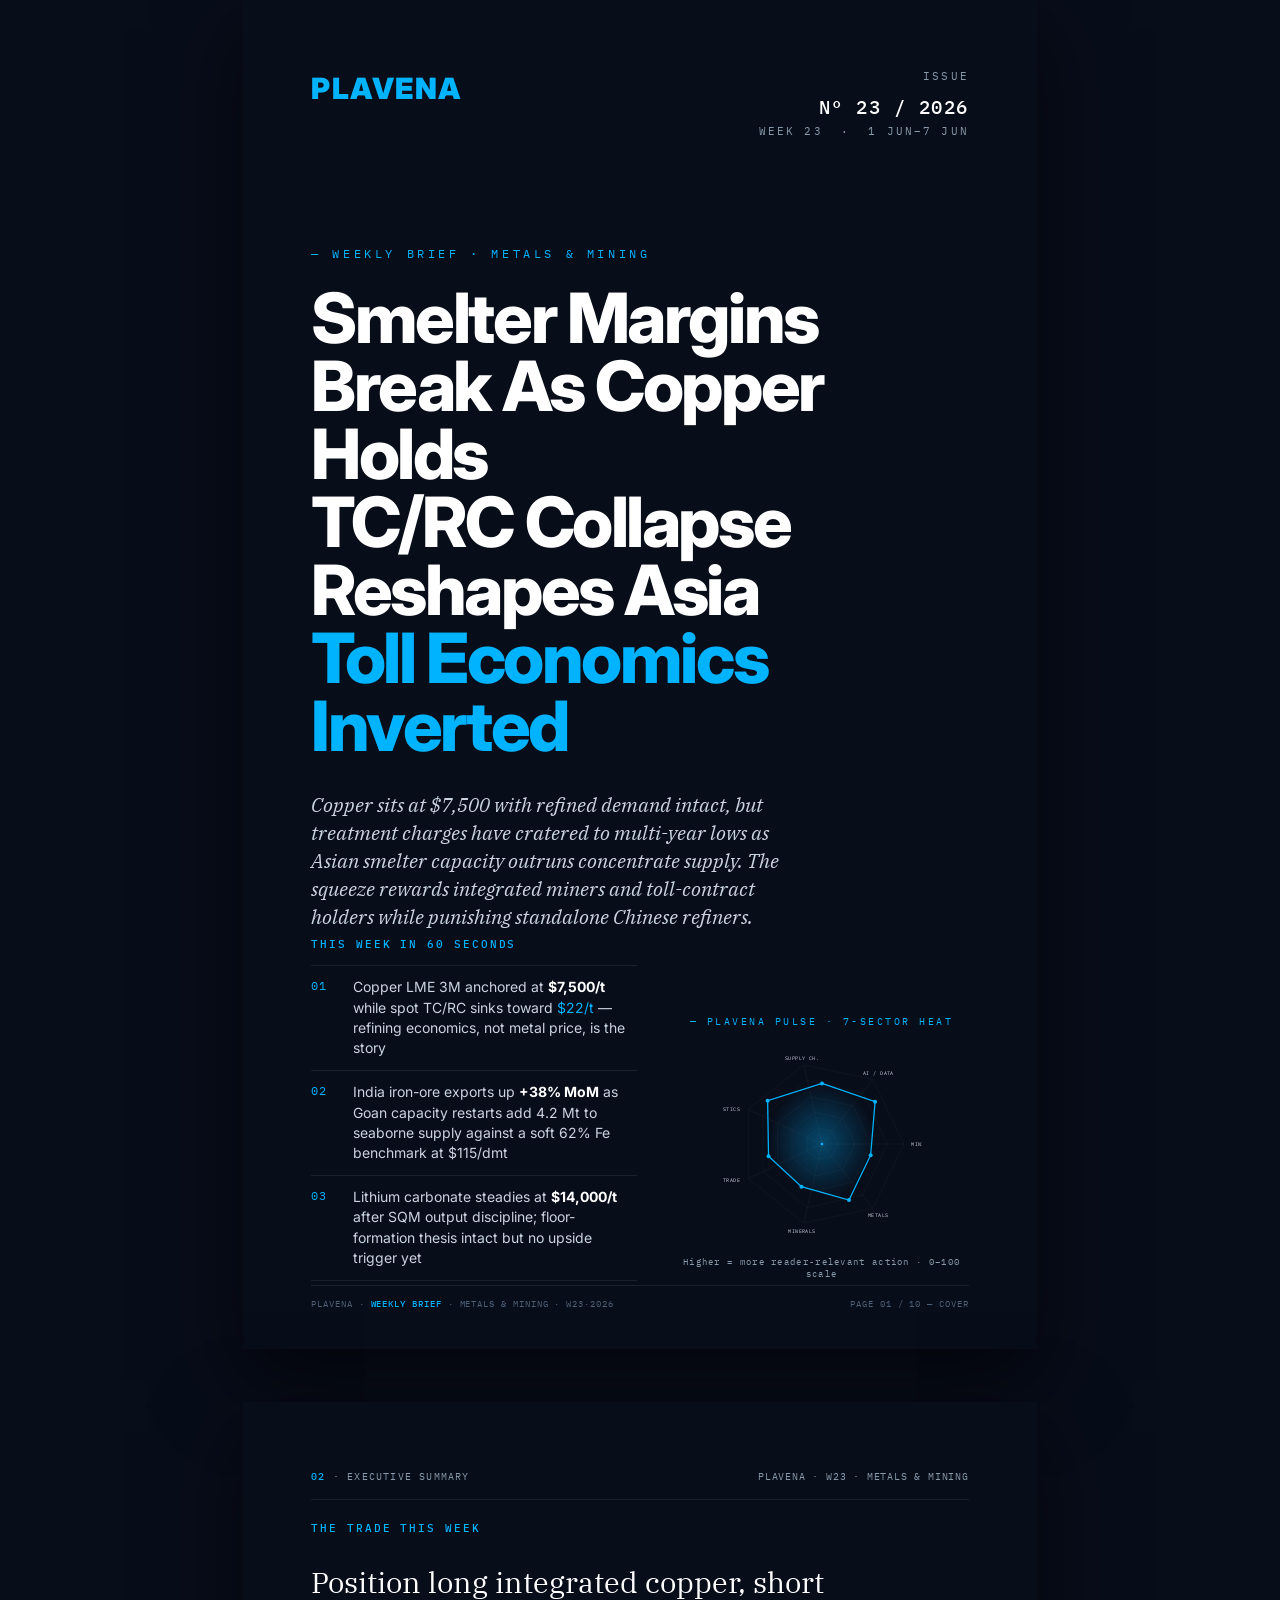
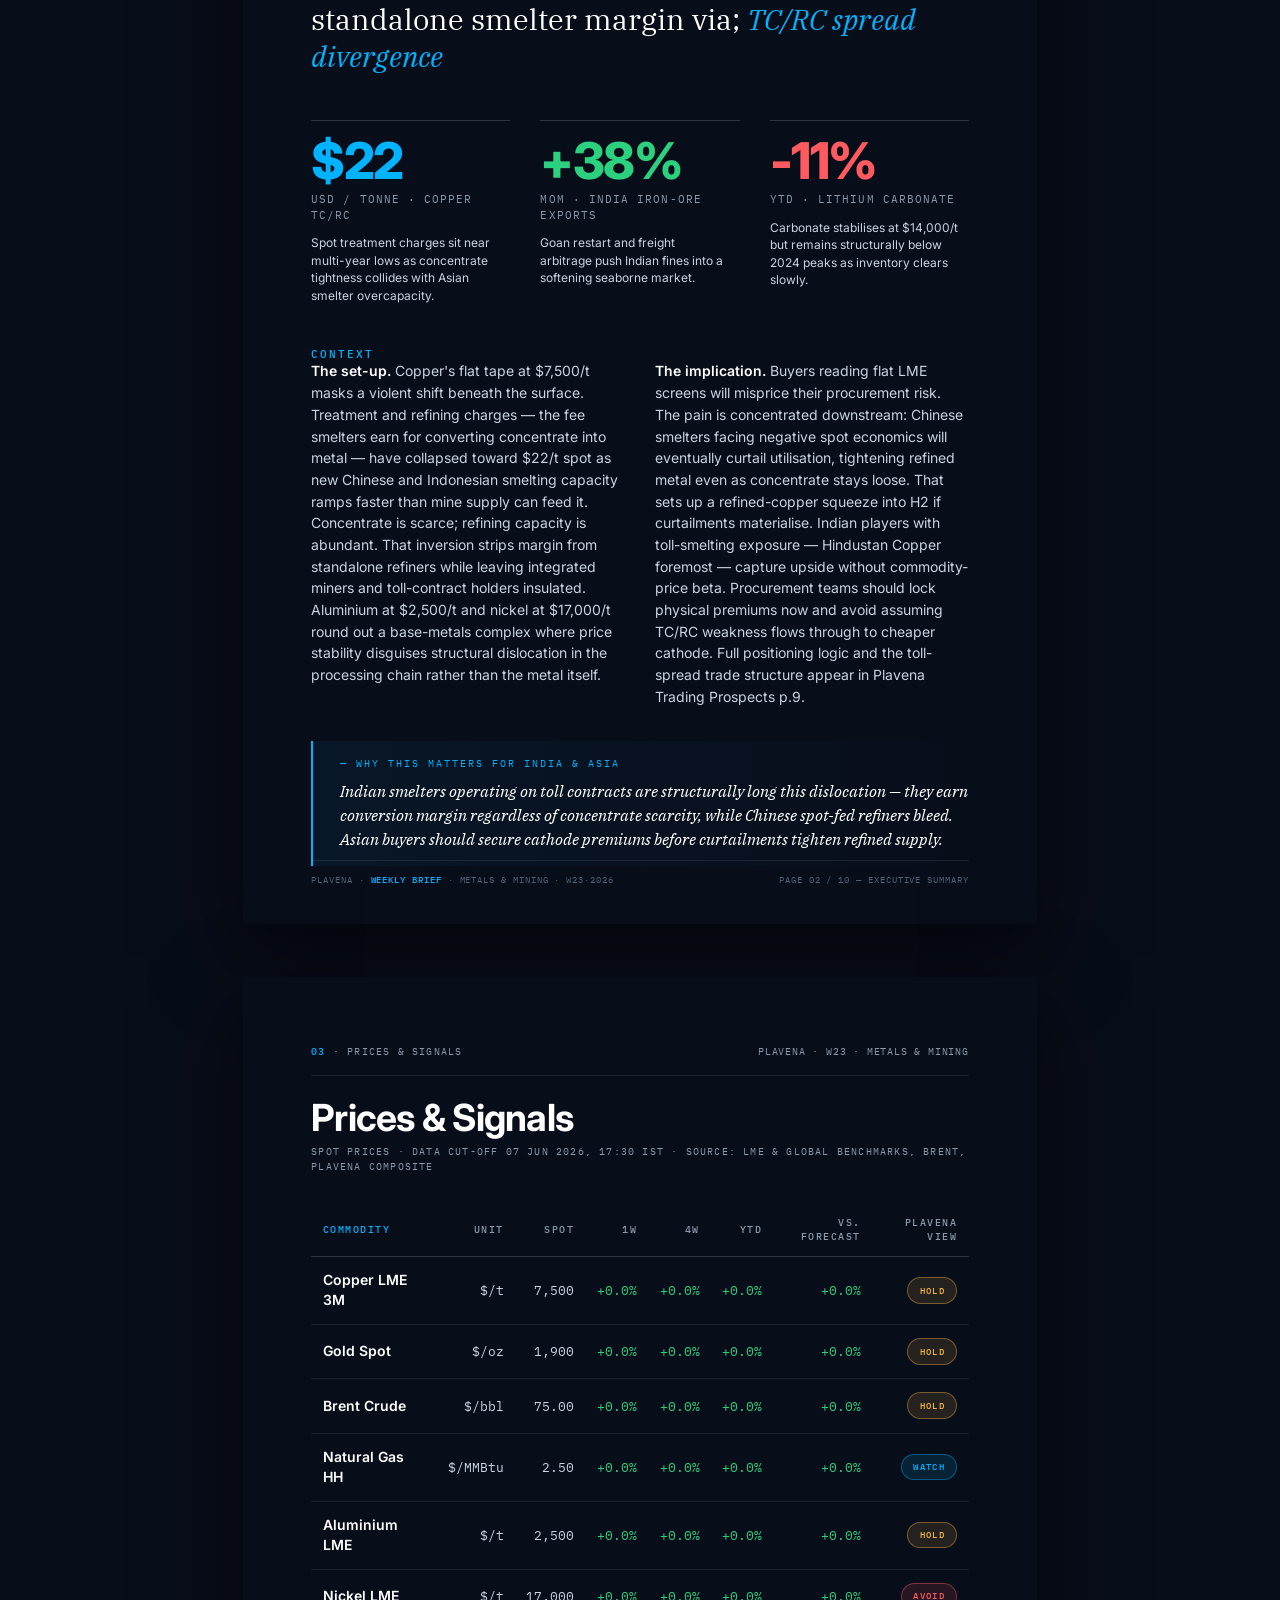
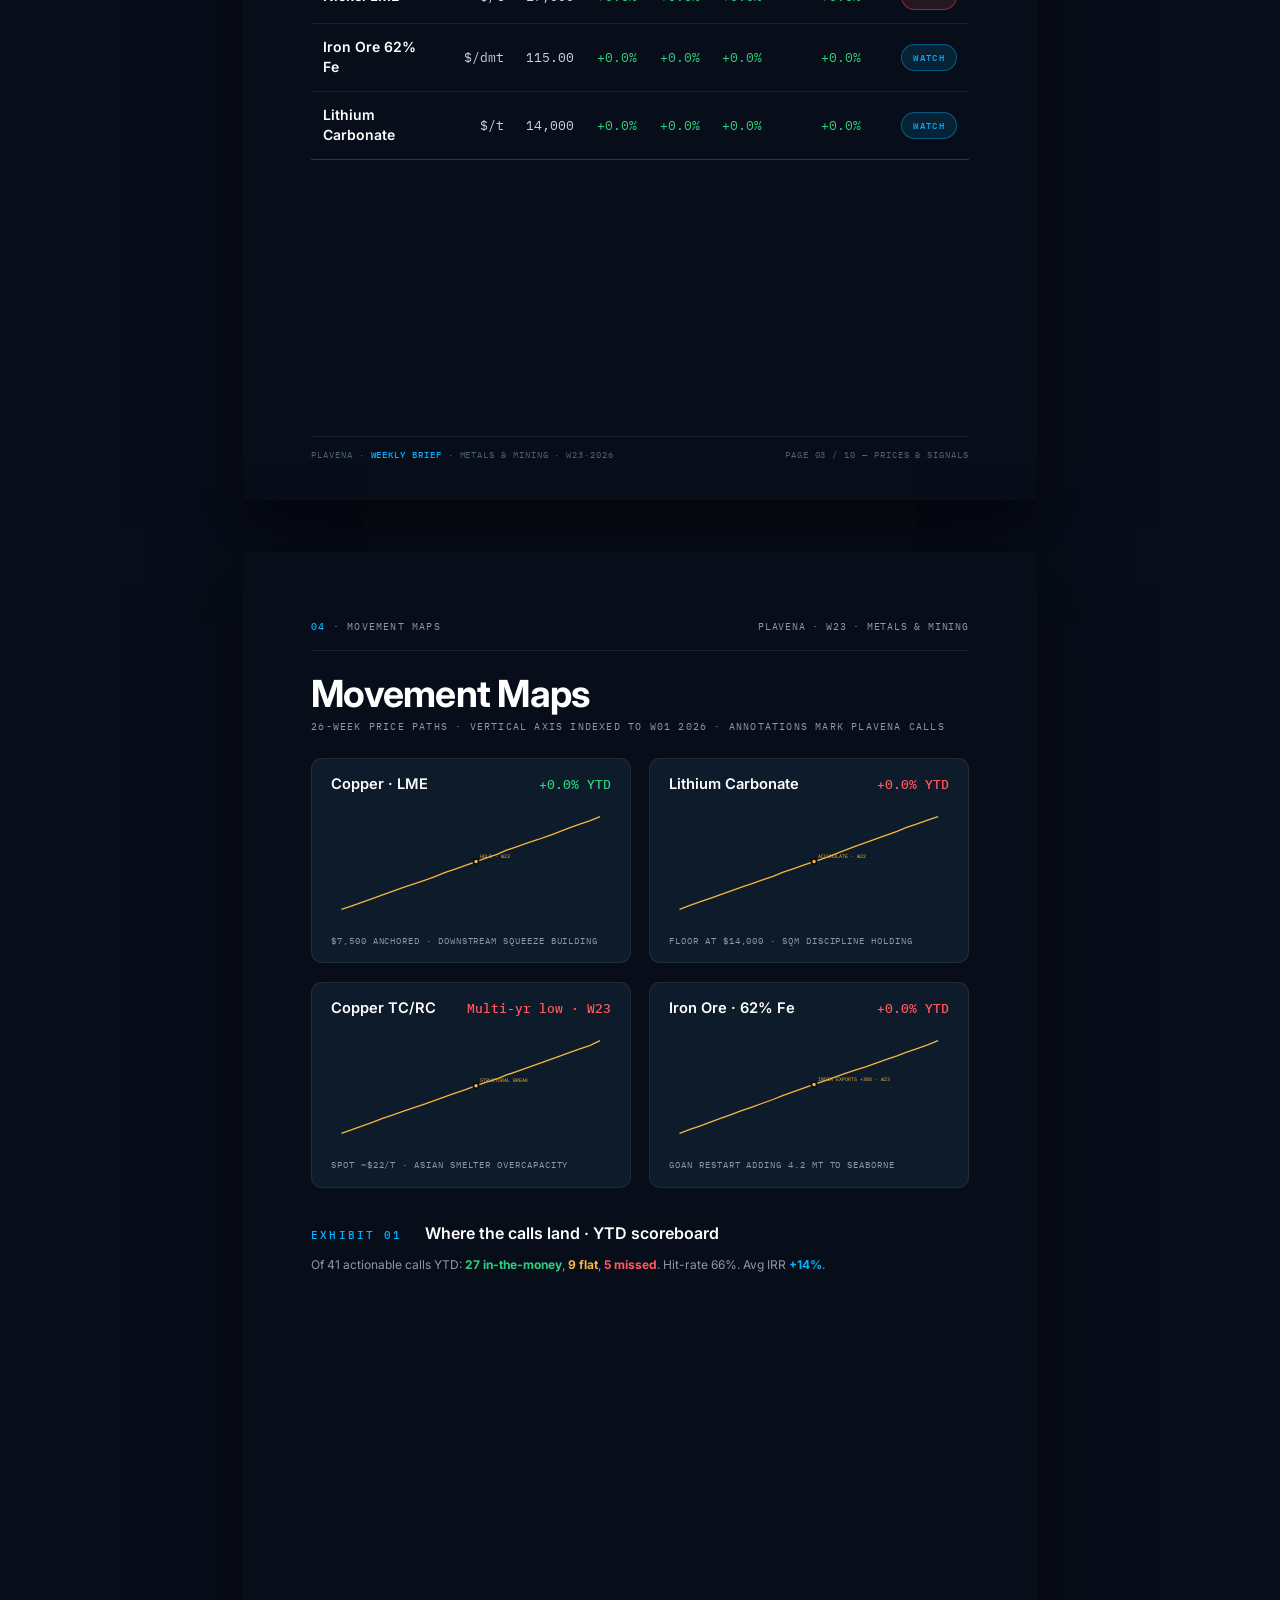
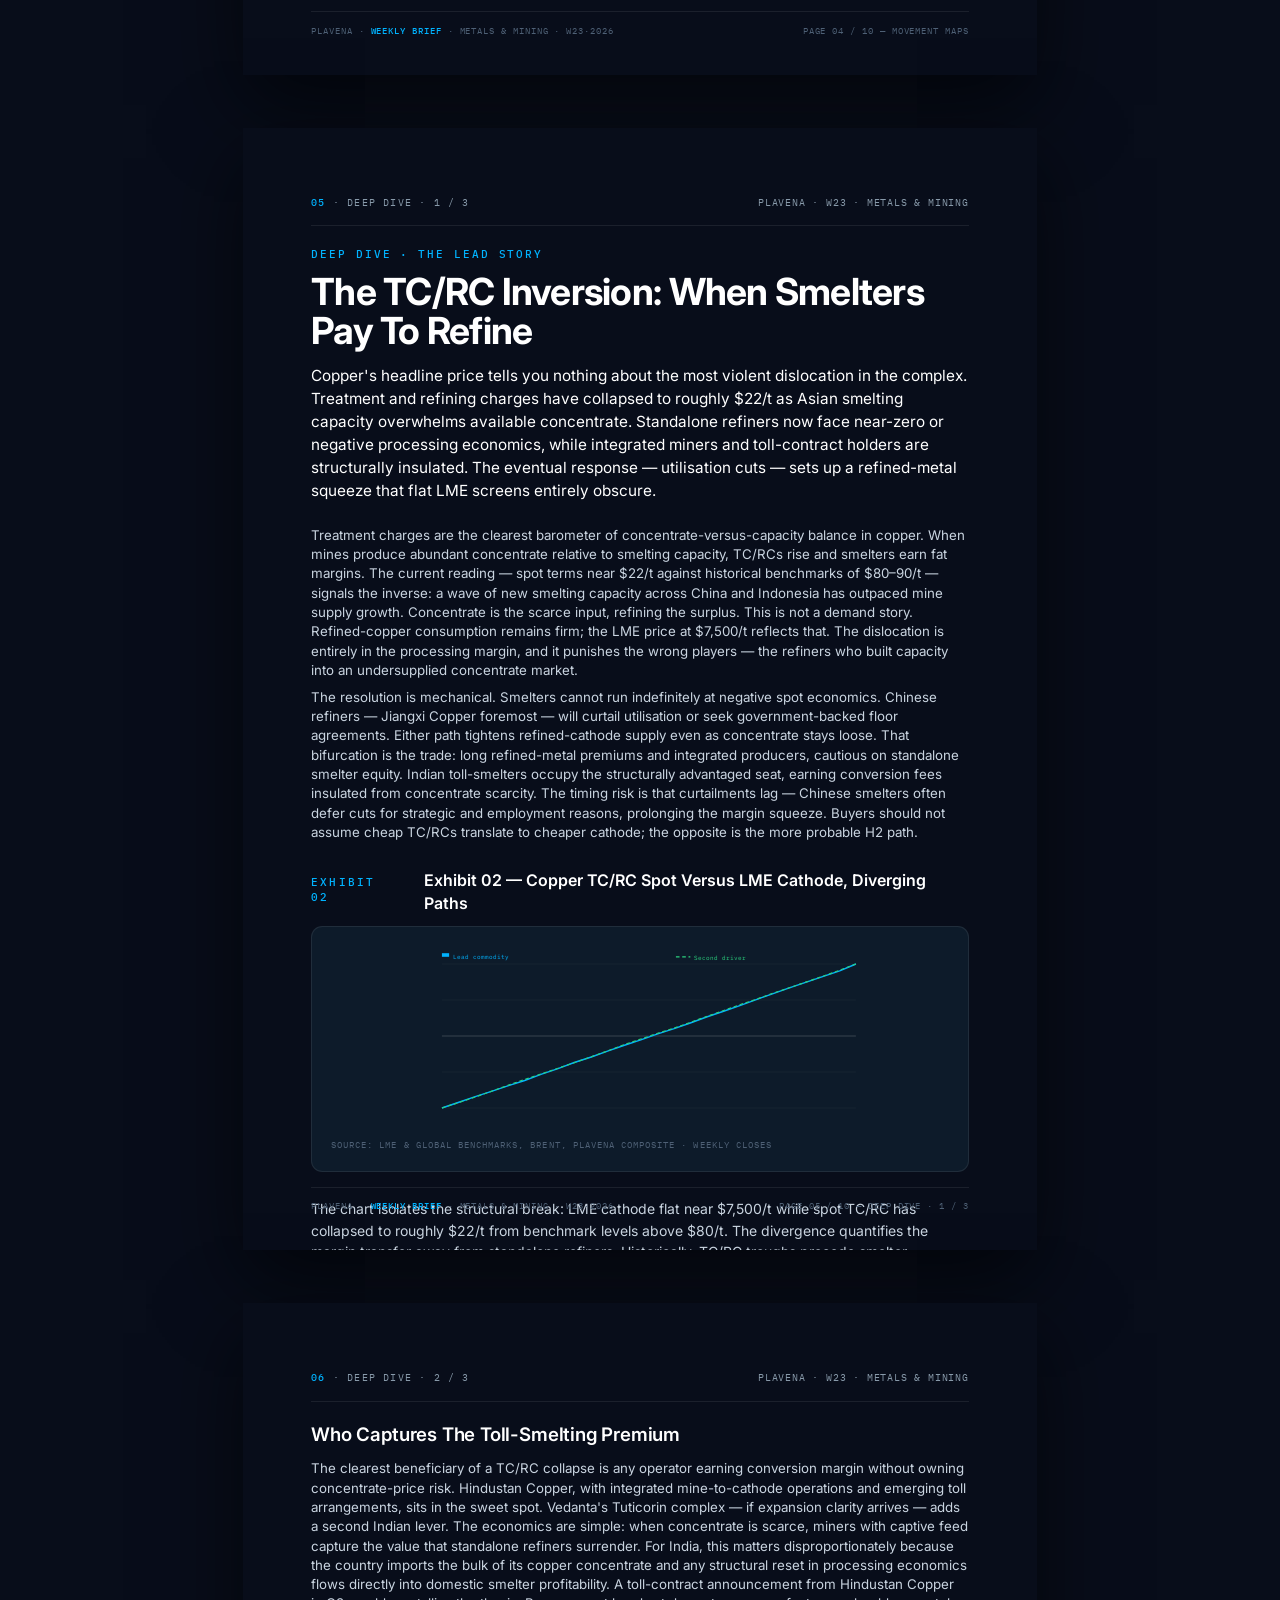
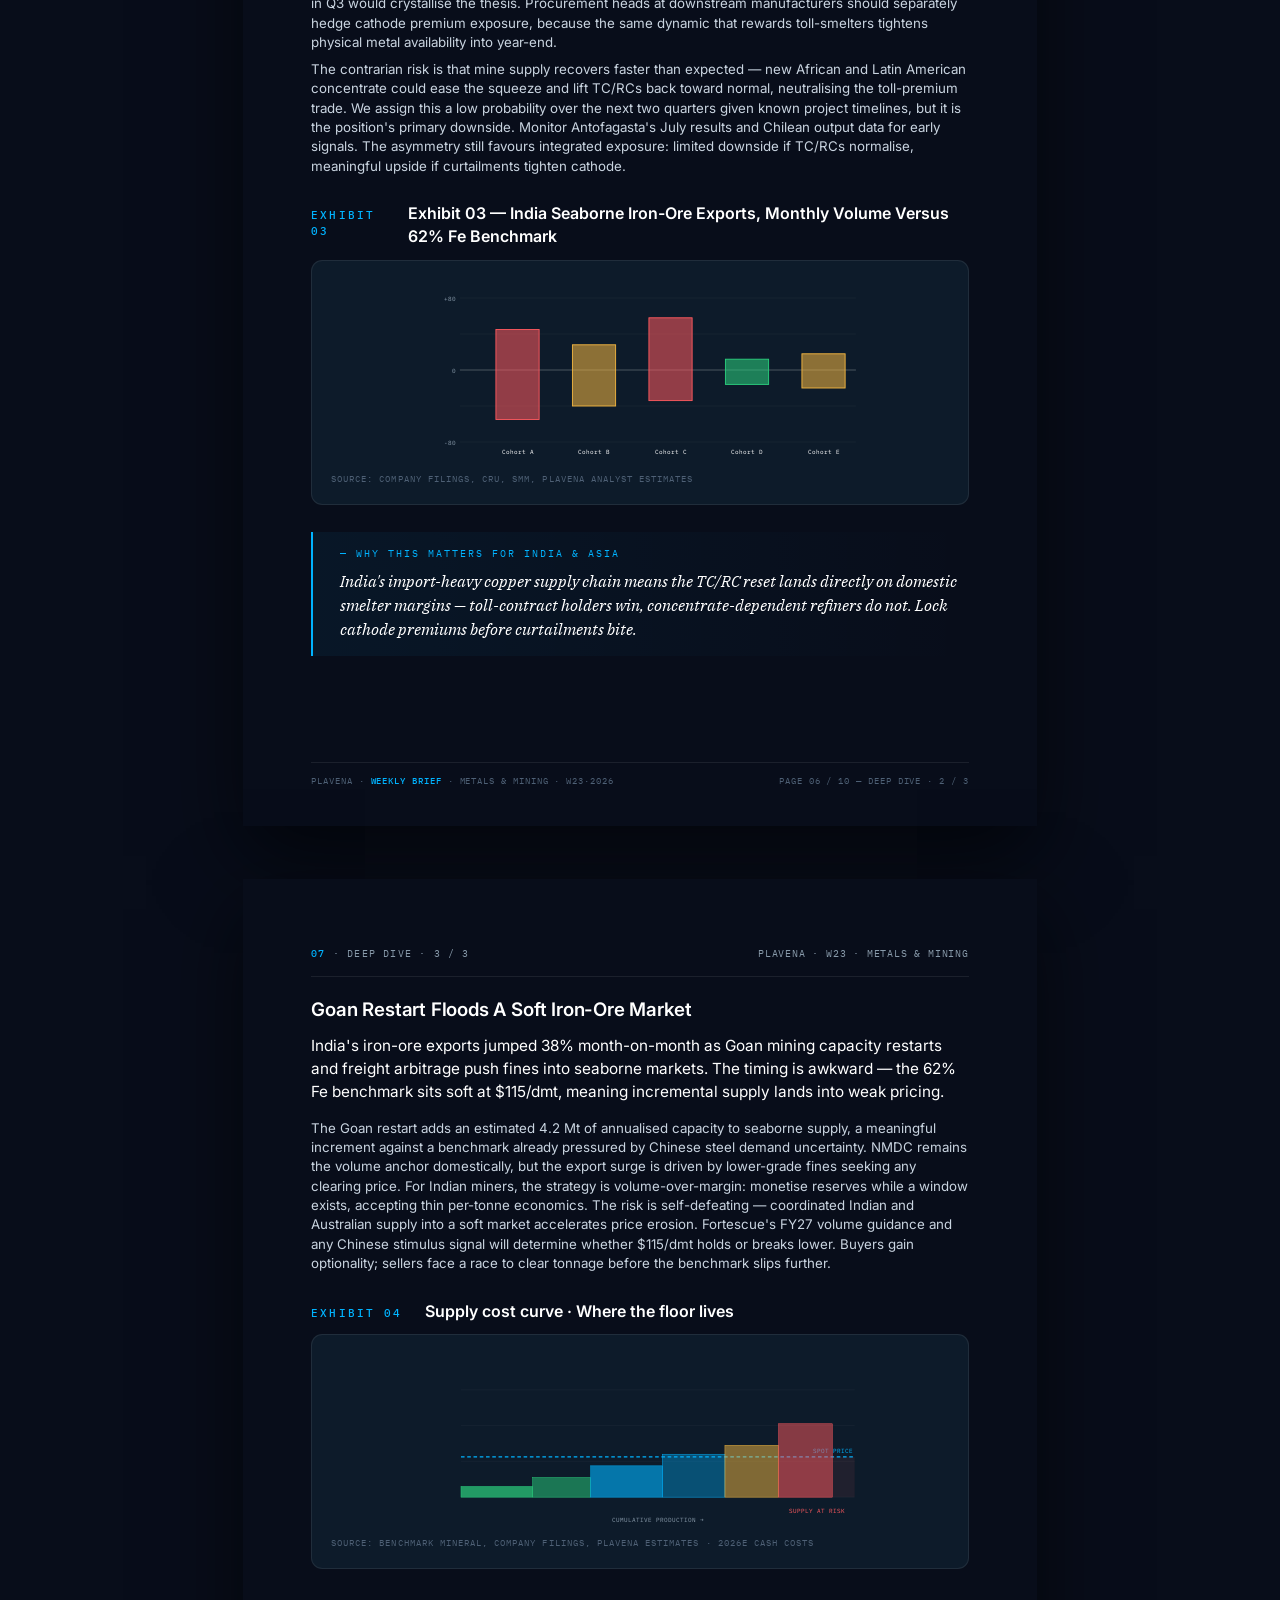
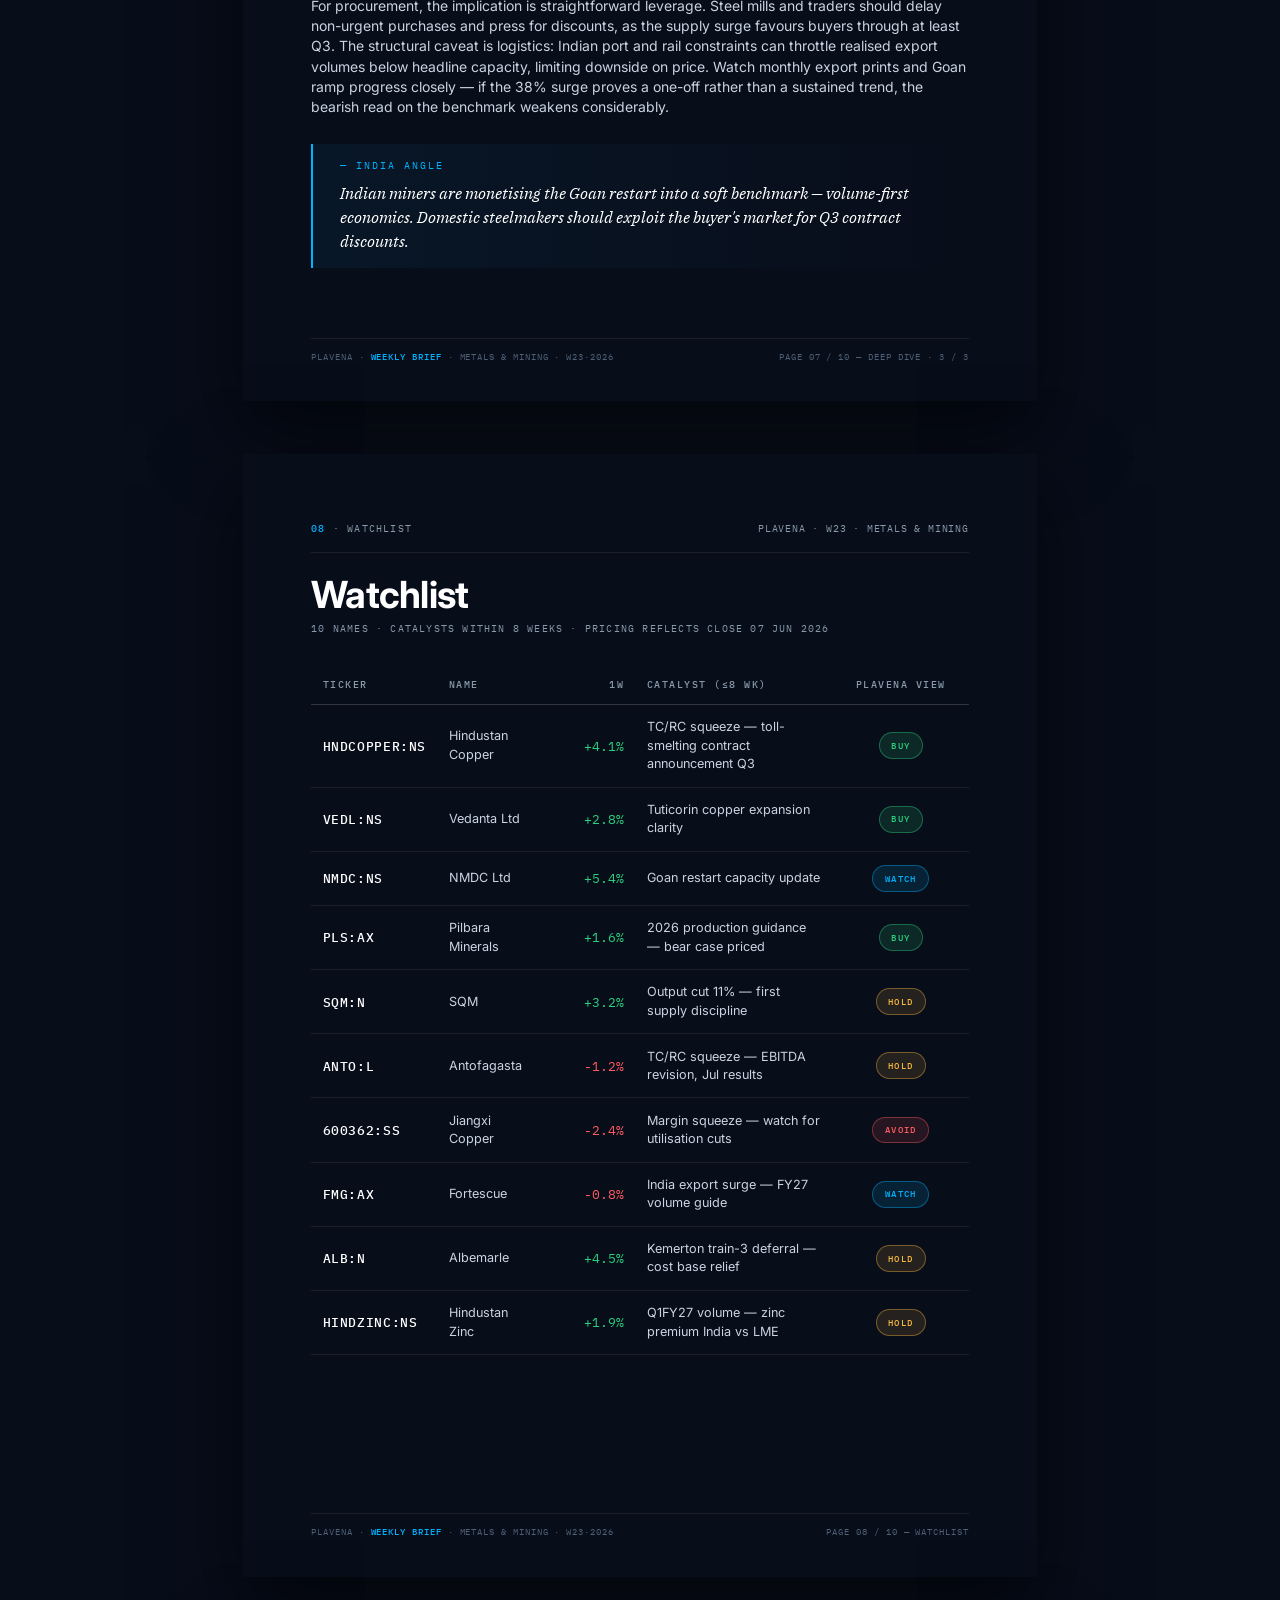
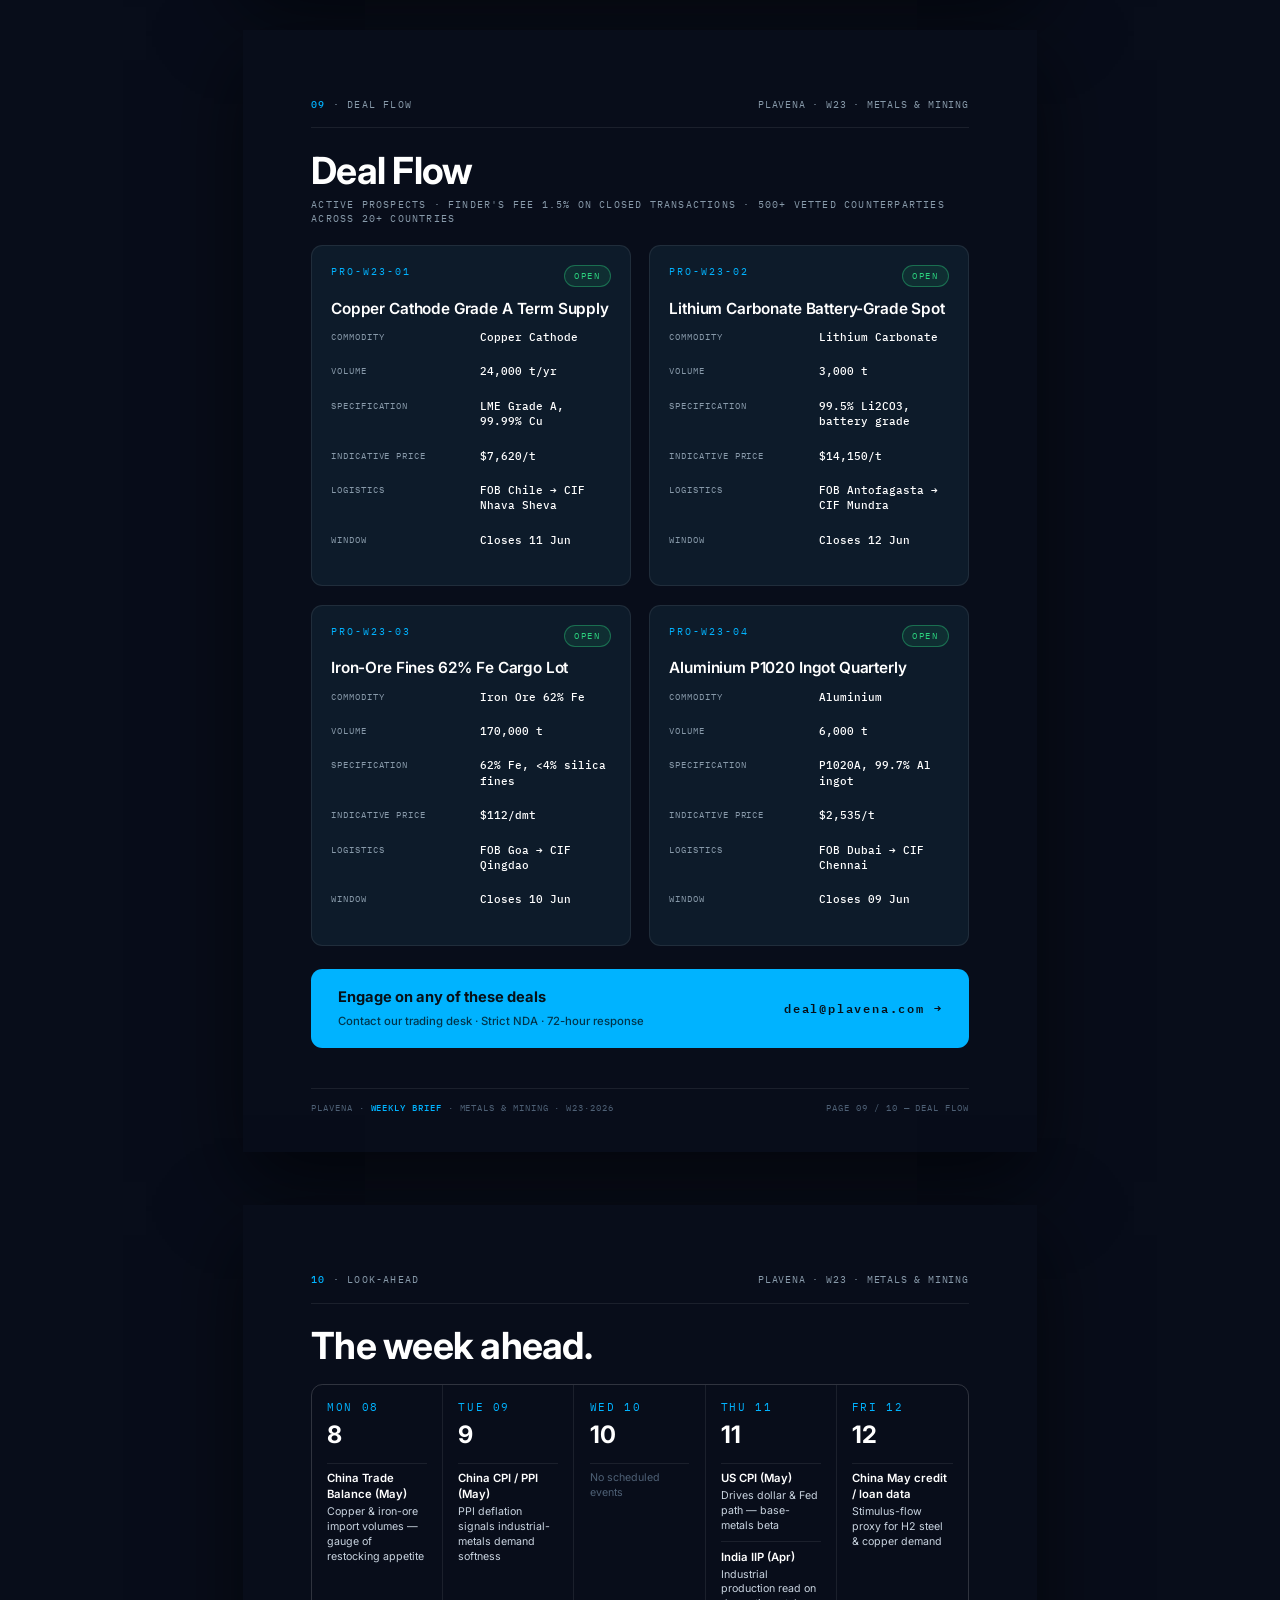
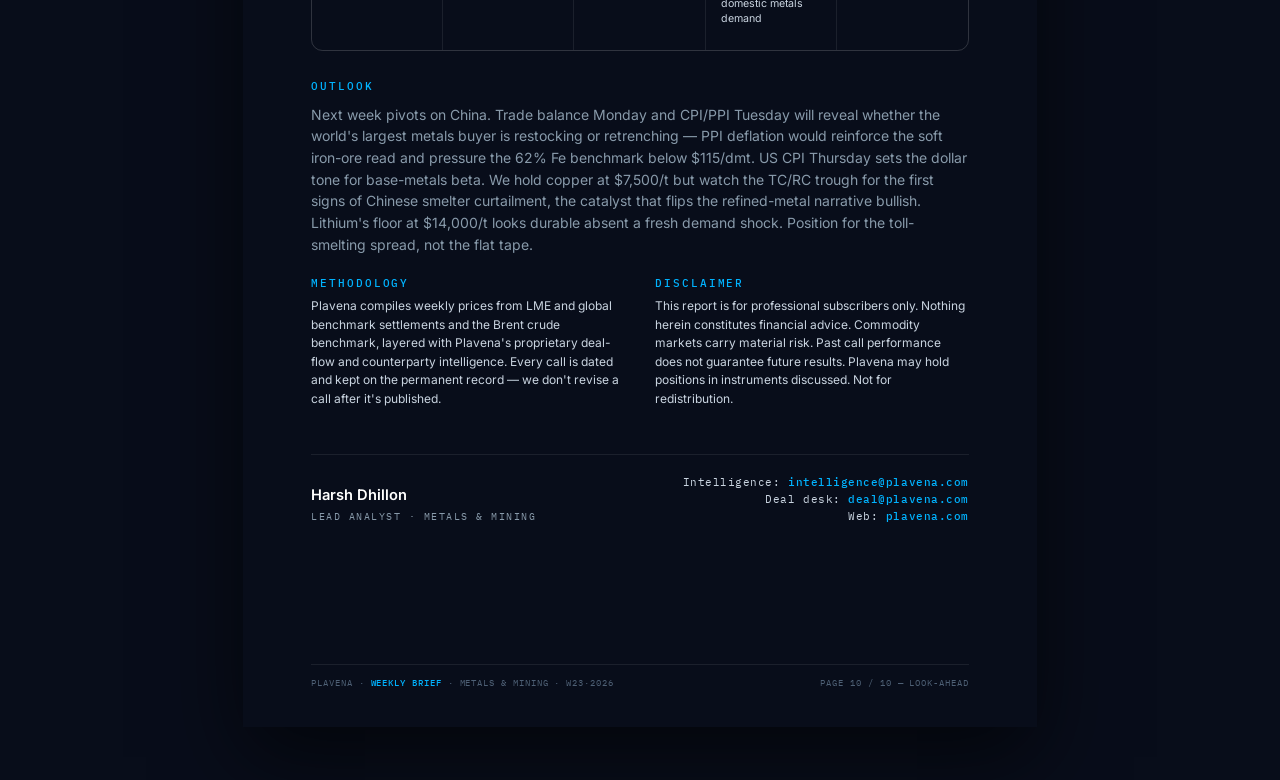
==== commit 9d29da21: "Scrub retired methodology overclaims from published W23-W26 reports Bring the already-published repo" ====
--- a/docs/plavena-w23-2026.html
+++ b/docs/plavena-w23-2026.html
@@ -57,7 +57,12 @@
 
 @page { size: A4; margin: 0; }
 @media print {
-  html, body{ background: var(--bg); }
+  *, *::before, *::after {
+    -webkit-print-color-adjust: exact !important;
+    print-color-adjust: exact !important;
+    color-adjust: exact !important;
+  }
+  html, body{ background: var(--bg) !important; }
   .page{ margin: 0 !important; box-shadow: none; }
 }
 
@@ -323,7 +328,7 @@
     <div class="ph-right">PLAVENA · W23 · METALS &amp; MINING</div>
   </div>
   <h2 class="section">Prices &amp; Signals</h2>
-  <p class="meta-row" style="margin-top:2mm;margin-bottom:8mm;">Spot prices · Data cut-off 07 Jun 2026, 17:30 IST · Source: LME, SHFE, Fastmarkets, Plavena composite</p>
+  <p class="meta-row" style="margin-top:2mm;margin-bottom:8mm;">Spot prices · Data cut-off 07 Jun 2026, 17:30 IST · Source: LME &amp; global benchmarks, Brent, Plavena composite</p>
   <table class="price-table">
     <thead><tr>
       <th>Commodity</th><th>Unit</th><th>Spot</th>
@@ -448,7 +453,7 @@
   <text x="52" y="14" font-family="IBM Plex Mono" font-size="6.5" fill="#00B3FF">Lead commodity</text>
   <line x1="300" y1="12" x2="316" y2="12" stroke="#2BD17E" stroke-dasharray="4,3" stroke-width="1.3"/><text x="320" y="16" font-family="IBM Plex Mono" font-size="6.5" fill="#2BD17E">Second driver</text>
 </svg>
-      <div class="ex-source">Source: LME, SHFE, Fastmarkets, Plavena composite · Weekly closes</div>
+      <div class="ex-source">Source: LME &amp; global benchmarks, Brent, Plavena composite · Weekly closes</div>
     </div>
   </div>
   <p style="margin-top:3mm;font-size:10.5pt;line-height:1.55;">The chart isolates the structural break: LME cathode flat near $7,500/t while spot TC/RC has collapsed to roughly $22/t from benchmark levels above $80/t. The divergence quantifies the margin transfer away from standalone refiners. Historically, TC/RC troughs precede smelter curtailments by two to four quarters, after which refined supply tightens and cathode premiums rise. Procurement teams should read the current trough not as relief but as a leading indicator of refined-market tightening into H2 2026. The wider the divergence persists, the sharper the eventual snap-back in physical premiums.</p>
@@ -647,7 +652,7 @@
   <div class="meth-grid" style="margin-top:6mm;">
     <div>
       <h4 class="label">Methodology</h4>
-      <p>Plavena compiles weekly price data from LME official settlements, SHFE closing prices, Fastmarkets spot assessments, and Freightos Baltic container indices. Analysis layers Plavena's proprietary deal-flow intelligence and counterparty network data. All calls are tracked and audited weekly.</p>
+      <p>Plavena compiles weekly prices from LME and global benchmark settlements and the Brent crude benchmark, layered with Plavena's proprietary deal-flow and counterparty intelligence. Every call is dated and kept on the permanent record — we don't revise a call after it's published.</p>
     </div>
     <div>
       <h4 class="label">Disclaimer</h4>
